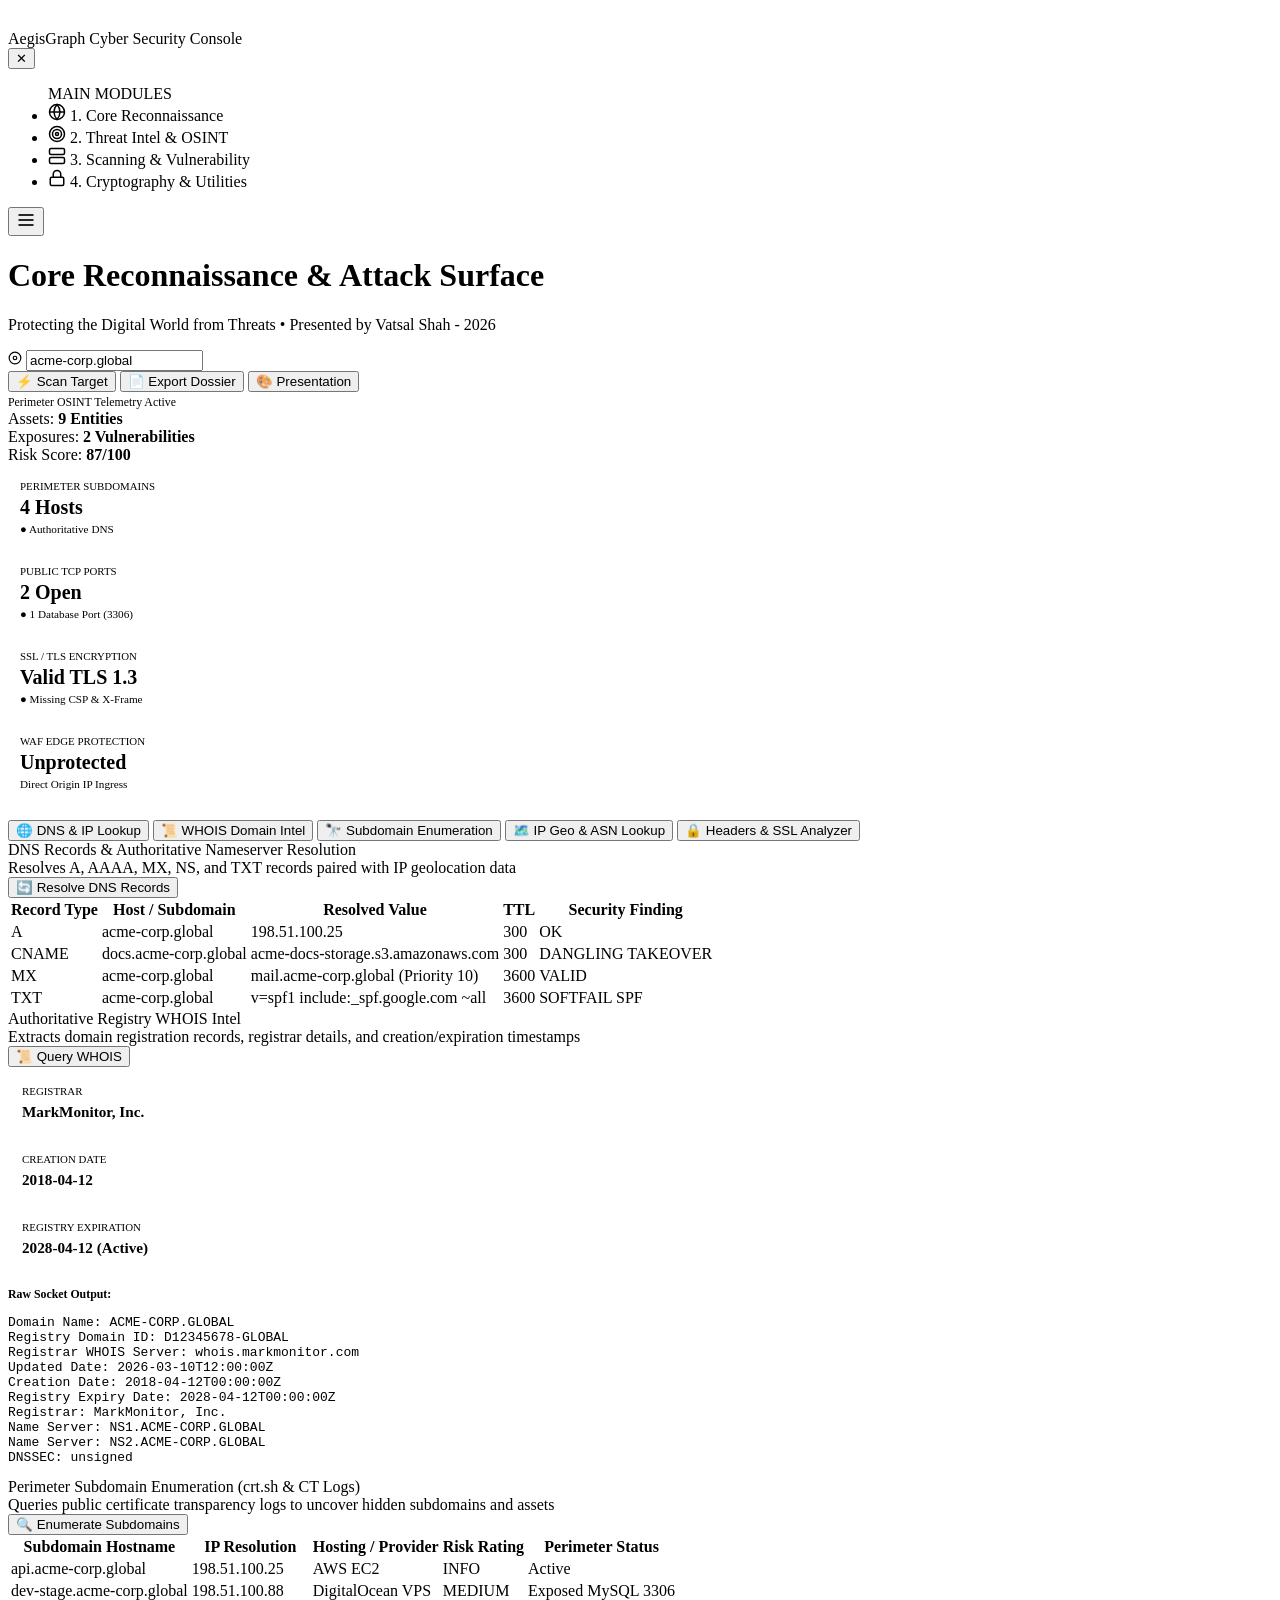
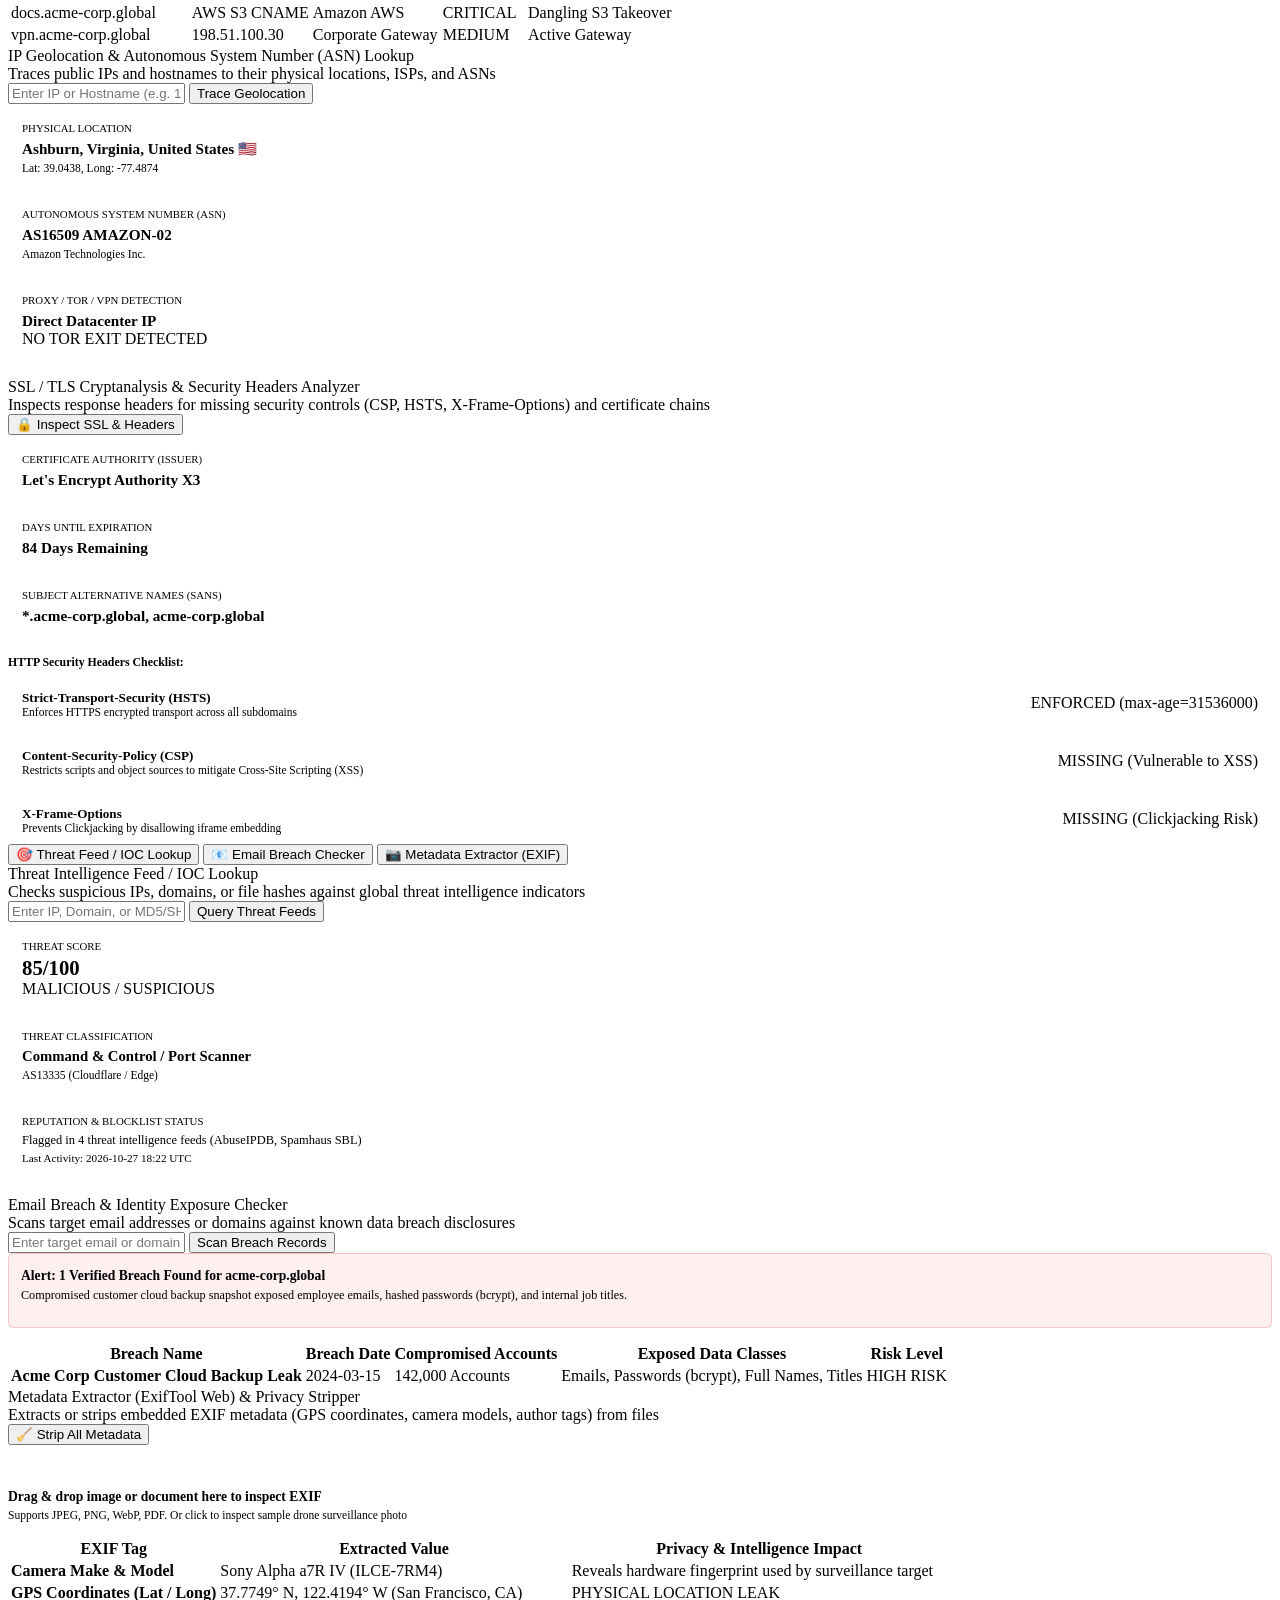
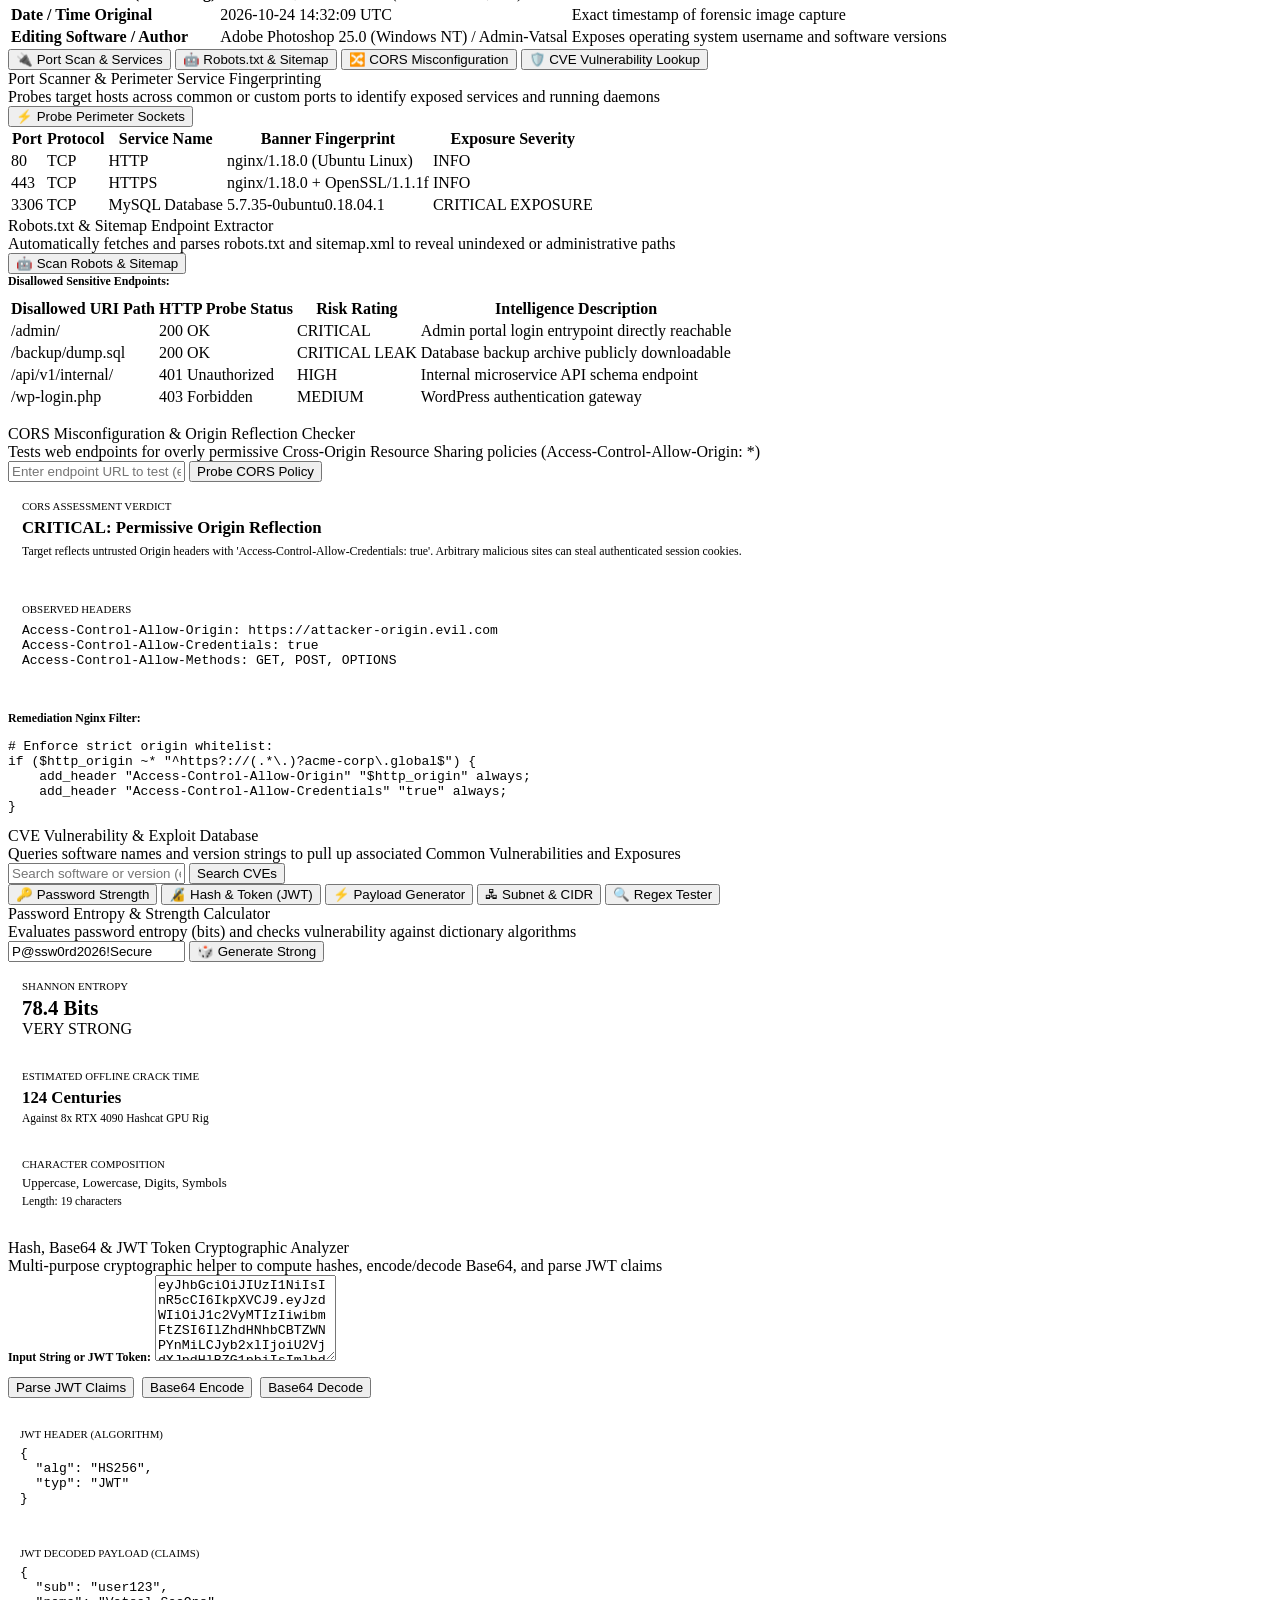
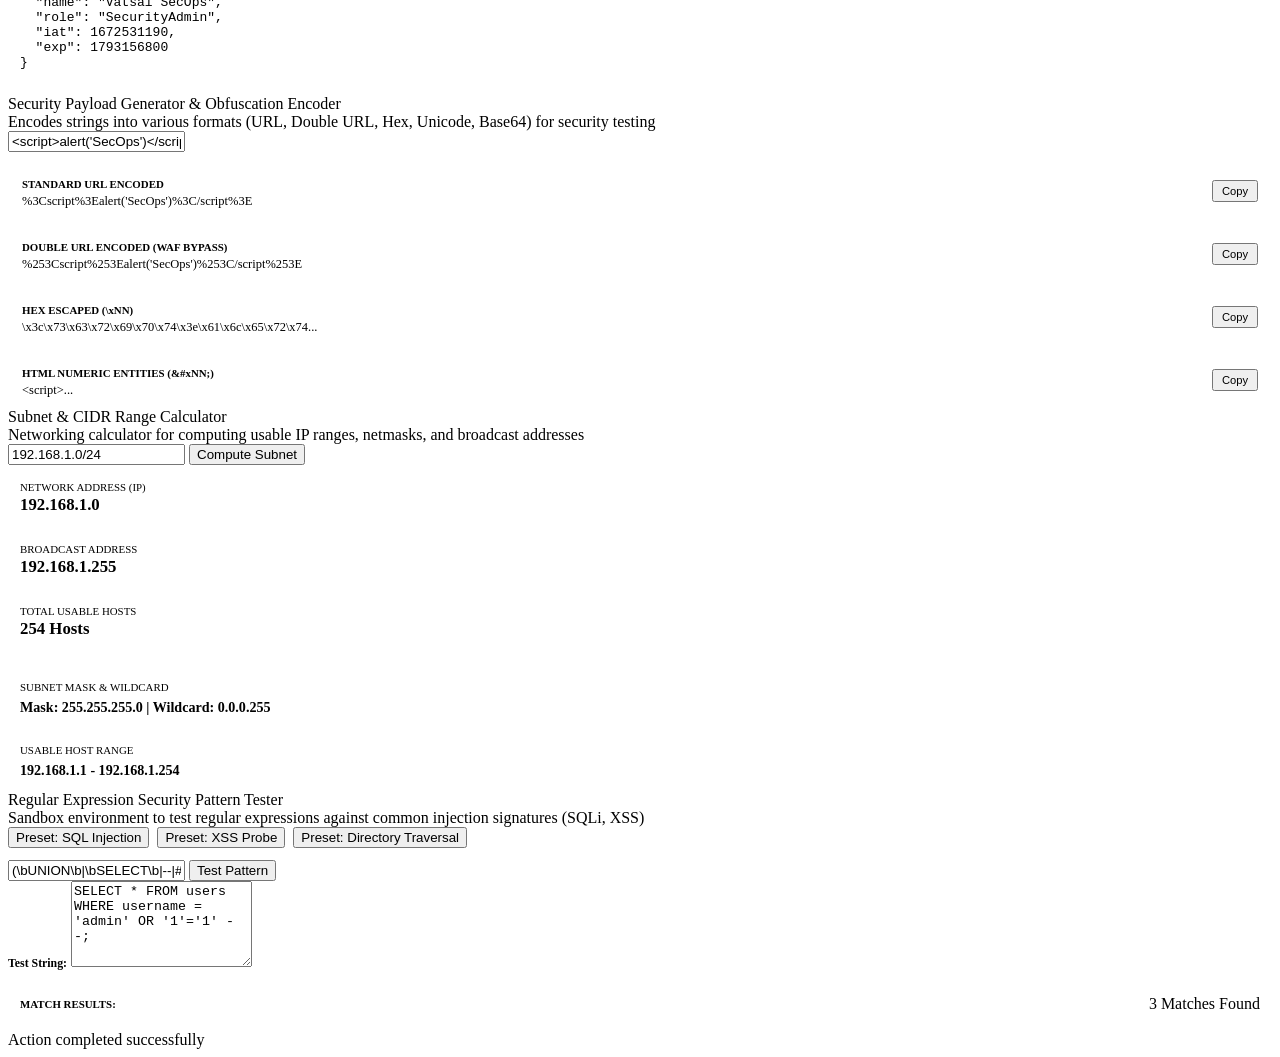
==== app/static/index.html @ 0061d680 "Initial release: AegisGraph Cyber Security Console with Presentation Theme" ====
<!DOCTYPE html>
<html lang="en">
<head>
    <meta charset="UTF-8">
    <meta name="viewport" content="width=device-width, initial-scale=1.0">
    <title>Cyber Security: Protecting the Digital World | AegisGraph</title>
    <link rel="stylesheet" href="/static/css/style.css">
    <link rel="preconnect" href="https://fonts.googleapis.com">
    <link rel="preconnect" href="https://fonts.gstatic.com" crossorigin>
    <link href="https://fonts.googleapis.com/css2?family=Inter:wght@400;500;600;700&family=JetBrains+Mono:wght@400;500;600&display=swap" rel="stylesheet">
</head>
<body>

    <!-- =====================================================================
         1. SIDEBAR NAVIGATION: EXACTLY 4 CLEAN OPTIONS
         ===================================================================== -->
    <aside class="sidebar">
        <div class="logo-box">
            <div class="logo-icon">
                <svg width="18" height="18" viewBox="0 0 24 24" fill="none" stroke="#fff" stroke-width="2">
                    <polygon points="12 2 2 7 12 12 22 7 12 2"></polygon>
                    <polyline points="2 17 12 22 22 17"></polyline>
                    <polyline points="2 12 12 17 22 12"></polyline>
                </svg>
            </div>
            <div class="logo-text-group">
                <span class="logo-title">AegisGraph</span>
                <span class="logo-subtitle">Cyber Security Console</span>
            </div>
            <button class="btn-sidebar-close" id="btn-sidebar-close" aria-label="Close sidebar">✕</button>
        </div>

        <ul class="nav-list">
            <div class="nav-section-label">MAIN MODULES</div>
            
            <li class="nav-item active" data-category="recon">
                <svg width="18" height="18" viewBox="0 0 24 24" fill="none" stroke="currentColor" stroke-width="2"><circle cx="12" cy="12" r="10"></circle><line x1="2" y1="12" x2="22" y2="12"></line><path d="M12 2a15.3 15.3 0 0 1 4 10 15.3 15.3 0 0 1-4 10 15.3 15.3 0 0 1-4-10 15.3 15.3 0 0 1 4-10z"></path></svg>
                <span>1. Core Reconnaissance</span>
            </li>

            <li class="nav-item" data-category="threatintel">
                <svg width="18" height="18" viewBox="0 0 24 24" fill="none" stroke="currentColor" stroke-width="2"><circle cx="12" cy="12" r="10"></circle><circle cx="12" cy="12" r="6"></circle><circle cx="12" cy="12" r="2"></circle></svg>
                <span>2. Threat Intel & OSINT</span>
            </li>

            <li class="nav-item" data-category="scanning">
                <svg width="18" height="18" viewBox="0 0 24 24" fill="none" stroke="currentColor" stroke-width="2"><rect x="2" y="2" width="20" height="8" rx="2" ry="2"></rect><rect x="2" y="14" width="20" height="8" rx="2" ry="2"></rect><line x1="6" y1="6" x2="6.01" y2="6"></line><line x1="6" y1="18" x2="6.01" y2="18"></line></svg>
                <span>3. Scanning & Vulnerability</span>
            </li>

            <li class="nav-item" data-category="crypto">
                <svg width="18" height="18" viewBox="0 0 24 24" fill="none" stroke="currentColor" stroke-width="2"><rect x="3" y="11" width="18" height="11" rx="2" ry="2"></rect><path d="M7 11V7a5 5 0 0 1 10 0v4"></path></svg>
                <span>4. Cryptography & Utilities</span>
            </li>
        </ul>
    </aside>

    <!-- Mobile Off-Canvas Backdrop -->
    <div id="sidebar-backdrop" class="sidebar-backdrop"></div>

    <!-- =====================================================================
         2. MAIN WRAPPER (TOP COMMAND BAR + RIGHT SIDE CONTENT BLOCK)
         ===================================================================== -->
    <div class="main-wrapper">
        
        <!-- Top Command Bar -->
        <header class="top-header">
            <div class="header-top-row">
                <button class="btn-sidebar-toggle" id="btn-sidebar-toggle" aria-label="Toggle Navigation">
                    <svg width="20" height="20" viewBox="0 0 24 24" fill="none" stroke="currentColor" stroke-width="2">
                        <line x1="3" y1="12" x2="21" y2="12"></line>
                        <line x1="3" y1="6" x2="21" y2="6"></line>
                        <line x1="3" y1="18" x2="21" y2="18"></line>
                    </svg>
                </button>
                <div class="header-title-box">
                    <h1 id="page-title">Core Reconnaissance & Attack Surface</h1>
                    <p id="page-desc">Protecting the Digital World from Threats &bull; Presented by Vatsal Shah - 2026</p>
                </div>
            </div>

            <!-- Global Target Input Bar -->
            <div class="global-target-bar">
                <div class="target-input-group">
                    <svg class="target-icon" width="14" height="14" viewBox="0 0 24 24" fill="none" stroke="currentColor" stroke-width="2">
                        <circle cx="12" cy="12" r="10"></circle>
                        <circle cx="12" cy="12" r="3"></circle>
                    </svg>
                    <input type="text" id="target-input" class="target-input-box" value="acme-corp.global" placeholder="Enter target domain or IP (e.g. acme-corp.global)">
                </div>
                <button class="btn-primary" id="btn-run-all">⚡ Scan Target</button>
                <button class="btn-secondary" id="btn-export-md">📄 Export Dossier</button>
                <button class="btn-secondary theme-toggle-btn" id="btn-theme-toggle" title="Switch Theme">
                    <span id="theme-icon">🎨</span> <span id="theme-label">Presentation</span>
                </button>
            </div>
        </header>

        <!-- Sub-Bar Telemetry -->
        <div class="sub-bar">
            <div class="telemetry-status-box">
                <span class="dot-online"></span>
                <span style="color: var(--text-secondary); font-size: 0.74rem; font-weight: 500;">Perimeter OSINT Telemetry Active</span>
            </div>

            <div class="kpi-pills">
                <div class="kpi-pill">
                    <span style="color: var(--text-muted);">Assets:</span>
                    <strong style="color: var(--accent-cyan);" id="kpi-assets">9 Entities</strong>
                </div>
                <div class="kpi-pill">
                    <span style="color: var(--text-muted);">Exposures:</span>
                    <strong style="color: var(--accent-red);" id="kpi-crits">2 Vulnerabilities</strong>
                </div>
                <div class="kpi-pill">
                    <span style="color: var(--text-muted);">Risk Score:</span>
                    <strong style="color: var(--accent-amber);" id="kpi-score">87/100</strong>
                </div>
            </div>
        </div>

        <!-- Scrollable Content Area: Displays active Category and its Sub-parts -->
        <div class="content-area">

            <!-- ============================================================= -->
            <!-- 1. CORE RECONNAISSANCE VIEW (WITH SUB-PARTS DISPLAYED IN RIGHT)-->
            <!-- ============================================================= -->
            <section id="category-recon" class="category-view active-view">

                <!-- Executive Threat Posture Banner -->
                <div class="grid-4" style="margin-bottom: 16px;">
                    <div class="card" style="padding: 12px; margin-bottom: 0;">
                        <span style="font-size: 0.68rem; color: var(--text-muted); text-transform: uppercase;">Perimeter Subdomains</span>
                        <div style="font-size: 1.25rem; font-weight: 700; color: var(--text-main); margin-top: 2px;" id="dash-subs-count">4 Hosts</div>
                        <span style="font-size: 0.7rem; color: var(--accent-green);">● Authoritative DNS</span>
                    </div>
                    <div class="card" style="padding: 12px; margin-bottom: 0;">
                        <span style="font-size: 0.68rem; color: var(--text-muted); text-transform: uppercase;">Public TCP Ports</span>
                        <div style="font-size: 1.25rem; font-weight: 700; color: var(--text-main); margin-top: 2px;" id="dash-ports-count">2 Open</div>
                        <span style="font-size: 0.7rem; color: var(--accent-red);">● 1 Database Port (3306)</span>
                    </div>
                    <div class="card" style="padding: 12px; margin-bottom: 0;">
                        <span style="font-size: 0.68rem; color: var(--text-muted); text-transform: uppercase;">SSL / TLS Encryption</span>
                        <div style="font-size: 1.25rem; font-weight: 700; color: var(--accent-cyan); margin-top: 2px;" id="dash-ssl-status">Valid TLS 1.3</div>
                        <span style="font-size: 0.7rem; color: var(--accent-amber);">● Missing CSP & X-Frame</span>
                    </div>
                    <div class="card" style="padding: 12px; margin-bottom: 0;">
                        <span style="font-size: 0.68rem; color: var(--text-muted); text-transform: uppercase;">WAF Edge Protection</span>
                        <div style="font-size: 1.25rem; font-weight: 700; color: var(--accent-red); margin-top: 2px;" id="dash-waf-status">Unprotected</div>
                        <span style="font-size: 0.7rem; color: var(--text-muted);">Direct Origin IP Ingress</span>
                    </div>
                </div>

                <!-- Sub-Parts Navigation in Right Block -->
                <div class="subparts-nav" data-category="recon">
                    <button class="subpart-tab active-subpart" data-subpart="dns">🌐 DNS & IP Lookup</button>
                    <button class="subpart-tab" data-subpart="whois">📜 WHOIS Domain Intel</button>
                    <button class="subpart-tab" data-subpart="subdomains">🔭 Subdomain Enumeration</button>
                    <button class="subpart-tab" data-subpart="ipgeo">🗺️ IP Geo & ASN Lookup</button>
                    <button class="subpart-tab" data-subpart="ssl">🔒 Headers & SSL Analyzer</button>
                </div>

                <!-- Sub-Part 1.1: DNS & IP Lookup -->
                <div class="subpart-panel active-panel" id="subpanel-dns">
                    <div class="card">
                        <div class="card-header-row">
                            <div>
                                <div class="card-heading">DNS Records & Authoritative Nameserver Resolution</div>
                                <div class="card-desc">Resolves A, AAAA, MX, NS, and TXT records paired with IP geolocation data</div>
                            </div>
                            <button class="btn-primary" id="btn-run-dns-module">🔄 Resolve DNS Records</button>
                        </div>

                        <div class="table-container">
                            <table class="secops-table">
                                <thead>
                                    <tr>
                                        <th>Record Type</th>
                                        <th>Host / Subdomain</th>
                                        <th>Resolved Value</th>
                                        <th>TTL</th>
                                        <th>Security Finding</th>
                                    </tr>
                                </thead>
                                <tbody id="table-dns-body">
                                    <tr>
                                        <td><span class="badge badge-info">A</span></td>
                                        <td>acme-corp.global</td>
                                        <td style="font-family: var(--font-mono); color: var(--text-main);">198.51.100.25</td>
                                        <td>300</td>
                                        <td><span class="badge badge-success">OK</span></td>
                                    </tr>
                                    <tr>
                                        <td><span class="badge badge-info">CNAME</span></td>
                                        <td>docs.acme-corp.global</td>
                                        <td style="font-family: var(--font-mono); color: var(--text-main);">acme-docs-storage.s3.amazonaws.com</td>
                                        <td>300</td>
                                        <td><span class="badge badge-danger">DANGLING TAKEOVER</span></td>
                                    </tr>
                                    <tr>
                                        <td><span class="badge badge-info">MX</span></td>
                                        <td>acme-corp.global</td>
                                        <td style="font-family: var(--font-mono); color: var(--text-main);">mail.acme-corp.global (Priority 10)</td>
                                        <td>3600</td>
                                        <td><span class="badge badge-success">VALID</span></td>
                                    </tr>
                                    <tr>
                                        <td><span class="badge badge-info">TXT</span></td>
                                        <td>acme-corp.global</td>
                                        <td style="font-family: var(--font-mono); color: var(--text-main);">v=spf1 include:_spf.google.com ~all</td>
                                        <td>3600</td>
                                        <td><span class="badge badge-warning">SOFTFAIL SPF</span></td>
                                    </tr>
                                </tbody>
                            </table>
                        </div>
                    </div>
                </div>

                <!-- Sub-Part 1.2: WHOIS Domain Intel -->
                <div class="subpart-panel" id="subpanel-whois">
                    <div class="card">
                        <div class="card-header-row">
                            <div>
                                <div class="card-heading">Authoritative Registry WHOIS Intel</div>
                                <div class="card-desc">Extracts domain registration records, registrar details, and creation/expiration timestamps</div>
                            </div>
                            <button class="btn-primary" id="btn-run-whois-module">📜 Query WHOIS</button>
                        </div>

                        <div class="grid-3" style="margin-bottom: 16px;">
                            <div style="background: rgba(255,255,255,0.02); border: 1px solid var(--border-color); padding: 14px; border-radius: 8px;">
                                <span style="font-size: 0.68rem; color: var(--text-muted); text-transform: uppercase;">Registrar</span>
                                <div style="font-size: 0.95rem; font-weight: 700; color: var(--text-main); margin-top: 4px;" id="whois-registrar">MarkMonitor, Inc.</div>
                            </div>
                            <div style="background: rgba(255,255,255,0.02); border: 1px solid var(--border-color); padding: 14px; border-radius: 8px;">
                                <span style="font-size: 0.68rem; color: var(--text-muted); text-transform: uppercase;">Creation Date</span>
                                <div style="font-size: 0.95rem; font-weight: 700; color: var(--text-main); margin-top: 4px;" id="whois-created">2018-04-12</div>
                            </div>
                            <div style="background: rgba(255,255,255,0.02); border: 1px solid var(--border-color); padding: 14px; border-radius: 8px;">
                                <span style="font-size: 0.68rem; color: var(--text-muted); text-transform: uppercase;">Registry Expiration</span>
                                <div style="font-size: 0.95rem; font-weight: 700; color: var(--accent-green); margin-top: 4px;" id="whois-expires">2028-04-12 (Active)</div>
                            </div>
                        </div>

                        <div style="font-size: 0.74rem; font-weight: 600; color: var(--text-secondary); margin-bottom: 6px;">Raw Socket Output:</div>
                        <pre class="code-box">Domain Name: ACME-CORP.GLOBAL
Registry Domain ID: D12345678-GLOBAL
Registrar WHOIS Server: whois.markmonitor.com
Updated Date: 2026-03-10T12:00:00Z
Creation Date: 2018-04-12T00:00:00Z
Registry Expiry Date: 2028-04-12T00:00:00Z
Registrar: MarkMonitor, Inc.
Name Server: NS1.ACME-CORP.GLOBAL
Name Server: NS2.ACME-CORP.GLOBAL
DNSSEC: unsigned</pre>
                    </div>
                </div>

                <!-- Sub-Part 1.3: Subdomain Enumeration -->
                <div class="subpart-panel" id="subpanel-subdomains">
                    <div class="card">
                        <div class="card-header-row">
                            <div>
                                <div class="card-heading">Perimeter Subdomain Enumeration (crt.sh & CT Logs)</div>
                                <div class="card-desc">Queries public certificate transparency logs to uncover hidden subdomains and assets</div>
                            </div>
                            <button class="btn-primary" id="btn-run-subs-module">🔍 Enumerate Subdomains</button>
                        </div>

                        <div class="table-container">
                            <table class="secops-table">
                                <thead>
                                    <tr>
                                        <th>Subdomain Hostname</th>
                                        <th>IP Resolution</th>
                                        <th>Hosting / Provider</th>
                                        <th>Risk Rating</th>
                                        <th>Perimeter Status</th>
                                    </tr>
                                </thead>
                                <tbody id="table-subdomains-body">
                                    <tr>
                                        <td style="font-family: var(--font-mono); color: var(--text-main);">api.acme-corp.global</td>
                                        <td>198.51.100.25</td>
                                        <td>AWS EC2</td>
                                        <td><span class="badge badge-info">INFO</span></td>
                                        <td>Active</td>
                                    </tr>
                                    <tr>
                                        <td style="font-family: var(--font-mono); color: var(--text-main);">dev-stage.acme-corp.global</td>
                                        <td>198.51.100.88</td>
                                        <td>DigitalOcean VPS</td>
                                        <td><span class="badge badge-warning">MEDIUM</span></td>
                                        <td>Exposed MySQL 3306</td>
                                    </tr>
                                    <tr>
                                        <td style="font-family: var(--font-mono); color: var(--text-main);">docs.acme-corp.global</td>
                                        <td>AWS S3 CNAME</td>
                                        <td>Amazon AWS</td>
                                        <td><span class="badge badge-danger">CRITICAL</span></td>
                                        <td>Dangling S3 Takeover</td>
                                    </tr>
                                    <tr>
                                        <td style="font-family: var(--font-mono); color: var(--text-main);">vpn.acme-corp.global</td>
                                        <td>198.51.100.30</td>
                                        <td>Corporate Gateway</td>
                                        <td><span class="badge badge-warning">MEDIUM</span></td>
                                        <td>Active Gateway</td>
                                    </tr>
                                </tbody>
                            </table>
                        </div>
                    </div>
                </div>

                <!-- Sub-Part 1.4: IP Geo & ASN Lookup -->
                <div class="subpart-panel" id="subpanel-ipgeo">
                    <div class="card">
                        <div class="card-header-row">
                            <div>
                                <div class="card-heading">IP Geolocation & Autonomous System Number (ASN) Lookup</div>
                                <div class="card-desc">Traces public IPs and hostnames to their physical locations, ISPs, and ASNs</div>
                            </div>
                        </div>

                        <div class="tool-input-row">
                            <input type="text" class="tool-input" id="ipgeo-input" placeholder="Enter IP or Hostname (e.g. 198.51.100.25 or google.com)">
                            <button class="btn-primary" id="btn-trace-ipgeo">Trace Geolocation</button>
                        </div>

                        <div class="grid-3" style="margin-bottom: 16px;">
                            <div style="background: rgba(255,255,255,0.02); border: 1px solid var(--border-color); padding: 14px; border-radius: 8px;">
                                <span style="font-size: 0.68rem; color: var(--text-muted); text-transform: uppercase;">Physical Location</span>
                                <div style="font-size: 0.95rem; font-weight: 700; color: var(--text-main); margin-top: 4px;" id="geo-location">Ashburn, Virginia, United States 🇺🇸</div>
                                <span style="font-size: 0.72rem; color: var(--text-muted);" id="geo-coords">Lat: 39.0438, Long: -77.4874</span>
                            </div>
                            <div style="background: rgba(255,255,255,0.02); border: 1px solid var(--border-color); padding: 14px; border-radius: 8px;">
                                <span style="font-size: 0.68rem; color: var(--text-muted); text-transform: uppercase;">Autonomous System Number (ASN)</span>
                                <div style="font-size: 0.95rem; font-weight: 700; color: var(--accent-cyan); margin-top: 4px;" id="geo-asn">AS16509 AMAZON-02</div>
                                <span style="font-size: 0.72rem; color: var(--text-muted);" id="geo-isp">Amazon Technologies Inc.</span>
                            </div>
                            <div style="background: rgba(255,255,255,0.02); border: 1px solid var(--border-color); padding: 14px; border-radius: 8px;">
                                <span style="font-size: 0.68rem; color: var(--text-muted); text-transform: uppercase;">Proxy / Tor / VPN Detection</span>
                                <div style="font-size: 0.95rem; font-weight: 700; color: var(--accent-green); margin-top: 4px;" id="geo-proxy">Direct Datacenter IP</div>
                                <span class="badge badge-success" style="margin-top: 4px;">NO TOR EXIT DETECTED</span>
                            </div>
                        </div>
                    </div>
                </div>

                <!-- Sub-Part 1.5: Headers & SSL Analyzer -->
                <div class="subpart-panel" id="subpanel-ssl">
                    <div class="card">
                        <div class="card-header-row">
                            <div>
                                <div class="card-heading">SSL / TLS Cryptanalysis & Security Headers Analyzer</div>
                                <div class="card-desc">Inspects response headers for missing security controls (CSP, HSTS, X-Frame-Options) and certificate chains</div>
                            </div>
                            <button class="btn-primary" id="btn-run-ssl-module">🔒 Inspect SSL & Headers</button>
                        </div>

                        <div class="grid-3" style="margin-bottom: 16px;">
                            <div style="background: rgba(255,255,255,0.02); border: 1px solid var(--border-color); padding: 14px; border-radius: 8px;">
                                <span style="font-size: 0.68rem; color: var(--text-muted); text-transform: uppercase;">Certificate Authority (Issuer)</span>
                                <div style="font-size: 0.95rem; font-weight: 700; color: var(--text-main); margin-top: 4px;" id="ssl-issuer">Let's Encrypt Authority X3</div>
                            </div>
                            <div style="background: rgba(255,255,255,0.02); border: 1px solid var(--border-color); padding: 14px; border-radius: 8px;">
                                <span style="font-size: 0.68rem; color: var(--text-muted); text-transform: uppercase;">Days Until Expiration</span>
                                <div style="font-size: 0.95rem; font-weight: 700; color: var(--accent-green); margin-top: 4px;" id="ssl-days">84 Days Remaining</div>
                            </div>
                            <div style="background: rgba(255,255,255,0.02); border: 1px solid var(--border-color); padding: 14px; border-radius: 8px;">
                                <span style="font-size: 0.68rem; color: var(--text-muted); text-transform: uppercase;">Subject Alternative Names (SANs)</span>
                                <div style="font-size: 0.95rem; font-weight: 700; color: var(--accent-cyan); margin-top: 4px;" id="ssl-sans">*.acme-corp.global, acme-corp.global</div>
                            </div>
                        </div>

                        <div style="font-size: 0.74rem; font-weight: 600; color: var(--text-secondary); margin-bottom: 8px;">HTTP Security Headers Checklist:</div>
                        <div style="display: flex; flex-direction: column; gap: 8px;" id="ssl-headers-list">
                            <div style="display: flex; justify-content: space-between; align-items: center; padding: 10px 14px; background: rgba(255,255,255,0.02); border: 1px solid var(--border-color); border-radius: 6px;">
                                <div>
                                    <strong style="font-size: 0.82rem; color: var(--text-main);">Strict-Transport-Security (HSTS)</strong>
                                    <div style="font-size: 0.72rem; color: var(--text-muted);">Enforces HTTPS encrypted transport across all subdomains</div>
                                </div>
                                <span class="badge badge-success">ENFORCED (max-age=31536000)</span>
                            </div>
                            <div style="display: flex; justify-content: space-between; align-items: center; padding: 10px 14px; background: rgba(255,255,255,0.02); border: 1px solid var(--border-color); border-radius: 6px;">
                                <div>
                                    <strong style="font-size: 0.82rem; color: var(--text-main);">Content-Security-Policy (CSP)</strong>
                                    <div style="font-size: 0.72rem; color: var(--text-muted);">Restricts scripts and object sources to mitigate Cross-Site Scripting (XSS)</div>
                                </div>
                                <span class="badge badge-danger">MISSING (Vulnerable to XSS)</span>
                            </div>
                            <div style="display: flex; justify-content: space-between; align-items: center; padding: 10px 14px; background: rgba(255,255,255,0.02); border: 1px solid var(--border-color); border-radius: 6px;">
                                <div>
                                    <strong style="font-size: 0.82rem; color: var(--text-main);">X-Frame-Options</strong>
                                    <div style="font-size: 0.72rem; color: var(--text-muted);">Prevents Clickjacking by disallowing iframe embedding</div>
                                </div>
                                <span class="badge badge-danger">MISSING (Clickjacking Risk)</span>
                            </div>
                        </div>
                    </div>
                </div>

            </section>

            <!-- ============================================================= -->
            <!-- 2. THREAT INTEL & OSINT VIEW (SUB-PARTS IN RIGHT BLOCK)        -->
            <!-- ============================================================= -->
            <section id="category-threatintel" class="category-view">

                <!-- Sub-Parts Navigation in Right Block -->
                <div class="subparts-nav" data-category="threatintel">
                    <button class="subpart-tab active-subpart" data-subpart="threatfeed">🎯 Threat Feed / IOC Lookup</button>
                    <button class="subpart-tab" data-subpart="breach">📧 Email Breach Checker</button>
                    <button class="subpart-tab" data-subpart="metadata">📷 Metadata Extractor (EXIF)</button>
                </div>

                <!-- Sub-Part 2.1: Threat Feed / IOC Lookup -->
                <div class="subpart-panel active-panel" id="subpanel-threatfeed">
                    <div class="card">
                        <div class="card-header-row">
                            <div>
                                <div class="card-heading">Threat Intelligence Feed / IOC Lookup</div>
                                <div class="card-desc">Checks suspicious IPs, domains, or file hashes against global threat intelligence indicators</div>
                            </div>
                        </div>

                        <div class="tool-input-row">
                            <input type="text" class="tool-input" id="ioc-input" placeholder="Enter IP, Domain, or MD5/SHA-256 Hash (e.g. 198.51.100.25)">
                            <button class="btn-primary" id="btn-query-ioc">Query Threat Feeds</button>
                        </div>

                        <div class="grid-3" style="margin-bottom: 16px;">
                            <div style="background: rgba(255,255,255,0.02); border: 1px solid var(--border-color); padding: 14px; border-radius: 8px;">
                                <span style="font-size: 0.68rem; color: var(--text-muted); text-transform: uppercase;">Threat Score</span>
                                <div style="font-size: 1.3rem; font-weight: 700; color: var(--accent-red); margin-top: 2px;" id="ioc-score">85/100</div>
                                <span class="badge badge-danger" id="ioc-status-badge">MALICIOUS / SUSPICIOUS</span>
                            </div>
                            <div style="background: rgba(255,255,255,0.02); border: 1px solid var(--border-color); padding: 14px; border-radius: 8px;">
                                <span style="font-size: 0.68rem; color: var(--text-muted); text-transform: uppercase;">Threat Classification</span>
                                <div style="font-size: 0.92rem; font-weight: 700; color: var(--text-main); margin-top: 4px;" id="ioc-category">Command & Control / Port Scanner</div>
                                <span style="font-size: 0.72rem; color: var(--text-muted);" id="ioc-asn">AS13335 (Cloudflare / Edge)</span>
                            </div>
                            <div style="background: rgba(255,255,255,0.02); border: 1px solid var(--border-color); padding: 14px; border-radius: 8px;">
                                <span style="font-size: 0.68rem; color: var(--text-muted); text-transform: uppercase;">Reputation & Blocklist Status</span>
                                <div style="font-size: 0.78rem; color: var(--text-main); margin-top: 4px;" id="ioc-reputation">Flagged in 4 threat intelligence feeds (AbuseIPDB, Spamhaus SBL)</div>
                                <span style="font-size: 0.7rem; color: var(--text-muted);" id="ioc-last-seen">Last Activity: 2026-10-27 18:22 UTC</span>
                            </div>
                        </div>
                    </div>
                </div>

                <!-- Sub-Part 2.2: Email Breach Checker -->
                <div class="subpart-panel" id="subpanel-breach">
                    <div class="card">
                        <div class="card-header-row">
                            <div>
                                <div class="card-heading">Email Breach & Identity Exposure Checker</div>
                                <div class="card-desc">Scans target email addresses or domains against known data breach disclosures</div>
                            </div>
                        </div>

                        <div class="tool-input-row">
                            <input type="text" class="tool-input" id="breach-input" placeholder="Enter target email or domain (e.g. admin@acme-corp.global or acme-corp.global)">
                            <button class="btn-primary" id="btn-check-breach">Scan Breach Records</button>
                        </div>

                        <div style="margin-bottom: 14px;" id="breach-summary-box">
                            <div style="padding: 12px; background: rgba(239, 68, 68, 0.08); border: 1px solid rgba(239, 68, 68, 0.25); border-radius: 6px;">
                                <span style="font-weight: 700; color: var(--accent-red); font-size: 0.85rem;" id="breach-headline">Alert: 1 Verified Breach Found for acme-corp.global</span>
                                <p style="font-size: 0.76rem; color: var(--text-secondary); margin-top: 4px;" id="breach-desc">
                                    Compromised customer cloud backup snapshot exposed employee emails, hashed passwords (bcrypt), and internal job titles.
                                </p>
                            </div>
                        </div>

                        <div class="table-container">
                            <table class="secops-table">
                                <thead>
                                    <tr>
                                        <th>Breach Name</th>
                                        <th>Breach Date</th>
                                        <th>Compromised Accounts</th>
                                        <th>Exposed Data Classes</th>
                                        <th>Risk Level</th>
                                    </tr>
                                </thead>
                                <tbody id="table-breach-body">
                                    <tr>
                                        <td style="font-weight: 600; color: var(--text-main);">Acme Corp Customer Cloud Backup Leak</td>
                                        <td>2024-03-15</td>
                                        <td>142,000 Accounts</td>
                                        <td>Emails, Passwords (bcrypt), Full Names, Titles</td>
                                        <td><span class="badge badge-danger">HIGH RISK</span></td>
                                    </tr>
                                </tbody>
                            </table>
                        </div>
                    </div>
                </div>

                <!-- Sub-Part 2.3: Metadata Extractor (EXIF) -->
                <div class="subpart-panel" id="subpanel-metadata">
                    <div class="card">
                        <div class="card-header-row">
                            <div>
                                <div class="card-heading">Metadata Extractor (ExifTool Web) & Privacy Stripper</div>
                                <div class="card-desc">Extracts or strips embedded EXIF metadata (GPS coordinates, camera models, author tags) from files</div>
                            </div>
                            <button class="btn-secondary" id="btn-strip-exif">🧹 Strip All Metadata</button>
                        </div>

                        <div class="dropzone" id="exif-dropzone" style="margin-bottom: 16px;">
                            <svg width="32" height="32" viewBox="0 0 24 24" fill="none" stroke="var(--accent-cyan)" stroke-width="2" style="margin-bottom: 8px;">
                                <path d="M21 15v4a2 2 0 0 1-2 2H5a2 2 0 0 1-2-2v-4"></path>
                                <polyline points="17 8 12 3 7 8"></polyline>
                                <line x1="12" y1="3" x2="12" y2="15"></line>
                            </svg>
                            <div style="font-size: 0.85rem; font-weight: 600; color: var(--text-main);">Drag & drop image or document here to inspect EXIF</div>
                            <div style="font-size: 0.72rem; color: var(--text-muted); margin-top: 4px;">Supports JPEG, PNG, WebP, PDF. Or click to inspect sample drone surveillance photo</div>
                            <input type="file" id="exif-file-input" style="display: none;">
                        </div>

                        <div class="table-container">
                            <table class="secops-table">
                                <thead>
                                    <tr>
                                        <th>EXIF Tag</th>
                                        <th>Extracted Value</th>
                                        <th>Privacy & Intelligence Impact</th>
                                    </tr>
                                </thead>
                                <tbody id="table-exif-body">
                                    <tr>
                                        <td style="font-weight: 600; color: var(--text-main);">Camera Make & Model</td>
                                        <td>Sony Alpha a7R IV (ILCE-7RM4)</td>
                                        <td>Reveals hardware fingerprint used by surveillance target</td>
                                    </tr>
                                    <tr>
                                        <td style="font-weight: 600; color: var(--text-main);">GPS Coordinates (Lat / Long)</td>
                                        <td style="color: var(--accent-red); font-family: var(--font-mono);">37.7749° N, 122.4194° W (San Francisco, CA)</td>
                                        <td><span class="badge badge-danger">PHYSICAL LOCATION LEAK</span></td>
                                    </tr>
                                    <tr>
                                        <td style="font-weight: 600; color: var(--text-main);">Date / Time Original</td>
                                        <td>2026-10-24 14:32:09 UTC</td>
                                        <td>Exact timestamp of forensic image capture</td>
                                    </tr>
                                    <tr>
                                        <td style="font-weight: 600; color: var(--text-main);">Editing Software / Author</td>
                                        <td>Adobe Photoshop 25.0 (Windows NT) / Admin-Vatsal</td>
                                        <td>Exposes operating system username and software versions</td>
                                    </tr>
                                </tbody>
                            </table>
                        </div>
                    </div>
                </div>

            </section>

            <!-- ============================================================= -->
            <!-- 3. SCANNING & VULNERABILITY VIEW (SUB-PARTS IN RIGHT BLOCK)    -->
            <!-- ============================================================= -->
            <section id="category-scanning" class="category-view">

                <!-- Sub-Parts Navigation in Right Block -->
                <div class="subparts-nav" data-category="scanning">
                    <button class="subpart-tab active-subpart" data-subpart="ports">🔌 Port Scan & Services</button>
                    <button class="subpart-tab" data-subpart="robots">🤖 Robots.txt & Sitemap</button>
                    <button class="subpart-tab" data-subpart="cors">🔀 CORS Misconfiguration</button>
                    <button class="subpart-tab" data-subpart="cve">🛡️ CVE Vulnerability Lookup</button>
                </div>

                <!-- Sub-Part 3.1: Port Scan & Services -->
                <div class="subpart-panel active-panel" id="subpanel-ports">
                    <div class="card">
                        <div class="card-header-row">
                            <div>
                                <div class="card-heading">Port Scanner & Perimeter Service Fingerprinting</div>
                                <div class="card-desc">Probes target hosts across common or custom ports to identify exposed services and running daemons</div>
                            </div>
                            <button class="btn-primary" id="btn-run-ports-module">⚡ Probe Perimeter Sockets</button>
                        </div>

                        <div class="table-container">
                            <table class="secops-table">
                                <thead>
                                    <tr>
                                        <th>Port</th>
                                        <th>Protocol</th>
                                        <th>Service Name</th>
                                        <th>Banner Fingerprint</th>
                                        <th>Exposure Severity</th>
                                    </tr>
                                </thead>
                                <tbody id="table-ports-body">
                                    <tr>
                                        <td style="font-family: var(--font-mono); color: var(--text-main);">80</td>
                                        <td>TCP</td>
                                        <td>HTTP</td>
                                        <td>nginx/1.18.0 (Ubuntu Linux)</td>
                                        <td><span class="badge badge-info">INFO</span></td>
                                    </tr>
                                    <tr>
                                        <td style="font-family: var(--font-mono); color: var(--text-main);">443</td>
                                        <td>TCP</td>
                                        <td>HTTPS</td>
                                        <td>nginx/1.18.0 + OpenSSL/1.1.1f</td>
                                        <td><span class="badge badge-info">INFO</span></td>
                                    </tr>
                                    <tr>
                                        <td style="font-family: var(--font-mono); color: var(--text-main);">3306</td>
                                        <td>TCP</td>
                                        <td>MySQL Database</td>
                                        <td>5.7.35-0ubuntu0.18.04.1</td>
                                        <td><span class="badge badge-danger">CRITICAL EXPOSURE</span></td>
                                    </tr>
                                </tbody>
                            </table>
                        </div>
                    </div>
                </div>

                <!-- Sub-Part 3.2: Robots.txt & Sitemap Finder -->
                <div class="subpart-panel" id="subpanel-robots">
                    <div class="card">
                        <div class="card-header-row">
                            <div>
                                <div class="card-heading">Robots.txt & Sitemap Endpoint Extractor</div>
                                <div class="card-desc">Automatically fetches and parses robots.txt and sitemap.xml to reveal unindexed or administrative paths</div>
                            </div>
                            <button class="btn-primary" id="btn-scan-robots">🤖 Scan Robots & Sitemap</button>
                        </div>

                        <div style="font-size: 0.74rem; font-weight: 600; color: var(--text-secondary); margin-bottom: 8px;">Disallowed Sensitive Endpoints:</div>
                        <div class="table-container" style="margin-bottom: 16px;">
                            <table class="secops-table">
                                <thead>
                                    <tr>
                                        <th>Disallowed URI Path</th>
                                        <th>HTTP Probe Status</th>
                                        <th>Risk Rating</th>
                                        <th>Intelligence Description</th>
                                    </tr>
                                </thead>
                                <tbody id="table-robots-body">
                                    <tr>
                                        <td style="font-family: var(--font-mono); color: var(--text-main);">/admin/</td>
                                        <td>200 OK</td>
                                        <td><span class="badge badge-danger">CRITICAL</span></td>
                                        <td>Admin portal login entrypoint directly reachable</td>
                                    </tr>
                                    <tr>
                                        <td style="font-family: var(--font-mono); color: var(--text-main);">/backup/dump.sql</td>
                                        <td>200 OK</td>
                                        <td><span class="badge badge-danger">CRITICAL LEAK</span></td>
                                        <td>Database backup archive publicly downloadable</td>
                                    </tr>
                                    <tr>
                                        <td style="font-family: var(--font-mono); color: var(--text-main);">/api/v1/internal/</td>
                                        <td>401 Unauthorized</td>
                                        <td><span class="badge badge-warning">HIGH</span></td>
                                        <td>Internal microservice API schema endpoint</td>
                                    </tr>
                                    <tr>
                                        <td style="font-family: var(--font-mono); color: var(--text-main);">/wp-login.php</td>
                                        <td>403 Forbidden</td>
                                        <td><span class="badge badge-info">MEDIUM</span></td>
                                        <td>WordPress authentication gateway</td>
                                    </tr>
                                </tbody>
                            </table>
                        </div>
                    </div>
                </div>

                <!-- Sub-Part 3.3: CORS Misconfiguration Checker -->
                <div class="subpart-panel" id="subpanel-cors">
                    <div class="card">
                        <div class="card-header-row">
                            <div>
                                <div class="card-heading">CORS Misconfiguration & Origin Reflection Checker</div>
                                <div class="card-desc">Tests web endpoints for overly permissive Cross-Origin Resource Sharing policies (Access-Control-Allow-Origin: *)</div>
                            </div>
                        </div>

                        <div class="tool-input-row">
                            <input type="text" class="tool-input" id="cors-url-input" placeholder="Enter endpoint URL to test (e.g. https://acme-corp.global/api/user/profile)">
                            <button class="btn-primary" id="btn-test-cors">Probe CORS Policy</button>
                        </div>

                        <div class="grid-2" style="margin-bottom: 16px;">
                            <div style="background: rgba(255,255,255,0.02); border: 1px solid var(--border-color); padding: 14px; border-radius: 8px;">
                                <span style="font-size: 0.68rem; color: var(--text-muted); text-transform: uppercase;">CORS Assessment Verdict</span>
                                <div style="font-size: 1.05rem; font-weight: 700; color: var(--accent-red); margin-top: 4px;" id="cors-verdict">CRITICAL: Permissive Origin Reflection</div>
                                <p style="font-size: 0.74rem; color: var(--text-secondary); margin-top: 6px;" id="cors-impact">
                                    Target reflects untrusted Origin headers with 'Access-Control-Allow-Credentials: true'. Arbitrary malicious sites can steal authenticated session cookies.
                                </p>
                            </div>
                            <div style="background: rgba(255,255,255,0.02); border: 1px solid var(--border-color); padding: 14px; border-radius: 8px;">
                                <span style="font-size: 0.68rem; color: var(--text-muted); text-transform: uppercase;">Observed Headers</span>
                                <pre class="code-box" style="margin-top: 6px;" id="cors-headers-box">Access-Control-Allow-Origin: https://attacker-origin.evil.com
Access-Control-Allow-Credentials: true
Access-Control-Allow-Methods: GET, POST, OPTIONS</pre>
                            </div>
                        </div>

                        <div style="font-size: 0.74rem; font-weight: 600; color: var(--accent-green); margin-bottom: 6px;">Remediation Nginx Filter:</div>
                        <pre class="code-box"># Enforce strict origin whitelist:
if ($http_origin ~* "^https?://(.*\.)?acme-corp\.global$") {
    add_header "Access-Control-Allow-Origin" "$http_origin" always;
    add_header "Access-Control-Allow-Credentials" "true" always;
}</pre>
                    </div>
                </div>

                <!-- Sub-Part 3.4: CVE Vulnerability Lookup -->
                <div class="subpart-panel" id="subpanel-cve">
                    <div class="card">
                        <div class="card-header-row">
                            <div>
                                <div class="card-heading">CVE Vulnerability & Exploit Database</div>
                                <div class="card-desc">Queries software names and version strings to pull up associated Common Vulnerabilities and Exposures</div>
                            </div>
                        </div>

                        <div class="tool-input-row">
                            <input type="text" class="tool-input" id="cve-query-input" placeholder="Search software or version (e.g. Apache 2.4.49, Log4j, Sudo, OpenSSH, XZ)">
                            <button class="btn-primary" id="btn-search-cve">Search CVEs</button>
                        </div>

                        <div style="display: flex; flex-direction: column; gap: 12px;" id="cve-results-list">
                            <!-- Populated dynamically -->
                        </div>
                    </div>
                </div>

            </section>

            <!-- ============================================================= -->
            <!-- 4. CRYPTOGRAPHY & UTILITIES VIEW (SUB-PARTS IN RIGHT BLOCK)    -->
            <!-- ============================================================= -->
            <section id="category-crypto" class="category-view">

                <!-- Sub-Parts Navigation in Right Block -->
                <div class="subparts-nav" data-category="crypto">
                    <button class="subpart-tab active-subpart" data-subpart="passwords">🔑 Password Strength</button>
                    <button class="subpart-tab" data-subpart="hashtoken">🔏 Hash & Token (JWT)</button>
                    <button class="subpart-tab" data-subpart="payloads">⚡ Payload Generator</button>
                    <button class="subpart-tab" data-subpart="cidr">🖧 Subnet & CIDR</button>
                    <button class="subpart-tab" data-subpart="regex">🔍 Regex Tester</button>
                </div>

                <!-- Sub-Part 4.1: Password Strength Checker -->
                <div class="subpart-panel active-panel" id="subpanel-passwords">
                    <div class="card">
                        <div class="card-header-row">
                            <div>
                                <div class="card-heading">Password Entropy & Strength Calculator</div>
                                <div class="card-desc">Evaluates password entropy (bits) and checks vulnerability against dictionary algorithms</div>
                            </div>
                        </div>

                        <div class="tool-input-row">
                            <input type="text" class="tool-input" id="pwd-input" placeholder="Type password to evaluate security strength..." value="P@ssw0rd2026!Secure">
                            <button class="btn-secondary" id="btn-generate-pwd">🎲 Generate Strong</button>
                        </div>

                        <div class="grid-3" style="margin-bottom: 16px;">
                            <div style="background: rgba(255,255,255,0.02); border: 1px solid var(--border-color); padding: 14px; border-radius: 8px;">
                                <span style="font-size: 0.68rem; color: var(--text-muted); text-transform: uppercase;">Shannon Entropy</span>
                                <div style="font-size: 1.3rem; font-weight: 700; color: var(--accent-green); margin-top: 2px;" id="pwd-entropy">78.4 Bits</div>
                                <span class="badge badge-success" id="pwd-strength-badge">VERY STRONG</span>
                            </div>
                            <div style="background: rgba(255,255,255,0.02); border: 1px solid var(--border-color); padding: 14px; border-radius: 8px;">
                                <span style="font-size: 0.68rem; color: var(--text-muted); text-transform: uppercase;">Estimated Offline Crack Time</span>
                                <div style="font-size: 1.05rem; font-weight: 700; color: var(--text-main); margin-top: 4px;" id="pwd-crack-time">124 Centuries</div>
                                <span style="font-size: 0.72rem; color: var(--text-muted);">Against 8x RTX 4090 Hashcat GPU Rig</span>
                            </div>
                            <div style="background: rgba(255,255,255,0.02); border: 1px solid var(--border-color); padding: 14px; border-radius: 8px;">
                                <span style="font-size: 0.68rem; color: var(--text-muted); text-transform: uppercase;">Character Composition</span>
                                <div style="font-size: 0.8rem; color: var(--text-main); margin-top: 4px;" id="pwd-composition">Uppercase, Lowercase, Digits, Symbols</div>
                                <span style="font-size: 0.72rem; color: var(--accent-green);">Length: 19 characters</span>
                            </div>
                        </div>
                    </div>
                </div>

                <!-- Sub-Part 4.2: Hash & Token Analyzer (JWT) -->
                <div class="subpart-panel" id="subpanel-hashtoken">
                    <div class="card">
                        <div class="card-header-row">
                            <div>
                                <div class="card-heading">Hash, Base64 & JWT Token Cryptographic Analyzer</div>
                                <div class="card-desc">Multi-purpose cryptographic helper to compute hashes, encode/decode Base64, and parse JWT claims</div>
                            </div>
                        </div>

                        <div style="margin-bottom: 12px;">
                            <span style="font-size: 0.74rem; font-weight: 600; color: var(--text-secondary);">Input String or JWT Token:</span>
                            <textarea class="tool-textarea" id="token-input" style="min-height: 80px;">eyJhbGciOiJIUzI1NiIsInR5cCI6IkpXVCJ9.eyJzdWIiOiJ1c2VyMTIzIiwibmFtZSI6IlZhdHNhbCBTZWNPYnMiLCJyb2xlIjoiU2VjdXJpdHlBZG1pbiIsImlhdCI6MTY3MjUzMTE5MCwiZXhwIjoxNzkzMTU2ODAwfQ.kYxX...</textarea>
                        </div>

                        <div style="display: flex; gap: 8px; margin-bottom: 14px; flex-wrap: wrap;">
                            <button class="btn-primary" id="btn-decode-jwt">Parse JWT Claims</button>
                            <button class="btn-secondary" id="btn-b64-encode">Base64 Encode</button>
                            <button class="btn-secondary" id="btn-b64-decode">Base64 Decode</button>
                        </div>

                        <div class="grid-2" id="jwt-output-grid">
                            <div style="background: rgba(255,255,255,0.02); border: 1px solid var(--border-color); padding: 12px; border-radius: 6px;">
                                <span style="font-size: 0.68rem; color: var(--text-muted); text-transform: uppercase;">JWT Header (Algorithm)</span>
                                <pre class="code-box" style="margin-top: 4px;" id="jwt-header-box">{
  "alg": "HS256",
  "typ": "JWT"
}</pre>
                            </div>
                            <div style="background: rgba(255,255,255,0.02); border: 1px solid var(--border-color); padding: 12px; border-radius: 6px;">
                                <span style="font-size: 0.68rem; color: var(--text-muted); text-transform: uppercase;">JWT Decoded Payload (Claims)</span>
                                <pre class="code-box" style="margin-top: 4px;" id="jwt-payload-box">{
  "sub": "user123",
  "name": "Vatsal SecOps",
  "role": "SecurityAdmin",
  "iat": 1672531190,
  "exp": 1793156800
}</pre>
                            </div>
                        </div>
                    </div>
                </div>

                <!-- Sub-Part 4.3: Payload Generator / Encoder -->
                <div class="subpart-panel" id="subpanel-payloads">
                    <div class="card">
                        <div class="card-header-row">
                            <div>
                                <div class="card-heading">Security Payload Generator & Obfuscation Encoder</div>
                                <div class="card-desc">Encodes strings into various formats (URL, Double URL, Hex, Unicode, Base64) for security testing</div>
                            </div>
                        </div>

                        <div style="margin-bottom: 12px;">
                            <input type="text" class="tool-input" id="payload-raw-input" value="<script>alert('SecOps')</script>" placeholder="Enter raw payload string to encode...">
                        </div>

                        <div style="display: flex; flex-direction: column; gap: 8px;">
                            <div style="display: flex; justify-content: space-between; align-items: center; background: rgba(255,255,255,0.02); border: 1px solid var(--border-color); padding: 10px 14px; border-radius: 6px;">
                                <div>
                                    <span style="font-size: 0.68rem; color: var(--text-muted); font-weight: 700;">STANDARD URL ENCODED</span>
                                    <div style="font-family: var(--font-mono); font-size: 0.78rem; color: var(--text-main); margin-top: 2px;" id="enc-url">%3Cscript%3Ealert('SecOps')%3C/script%3E</div>
                                </div>
                                <button class="btn-secondary btn-copy" data-target="enc-url" style="padding: 3px 8px; font-size: 0.7rem;">Copy</button>
                            </div>
                            <div style="display: flex; justify-content: space-between; align-items: center; background: rgba(255,255,255,0.02); border: 1px solid var(--border-color); padding: 10px 14px; border-radius: 6px;">
                                <div>
                                    <span style="font-size: 0.68rem; color: var(--text-muted); font-weight: 700;">DOUBLE URL ENCODED (WAF BYPASS)</span>
                                    <div style="font-family: var(--font-mono); font-size: 0.78rem; color: var(--accent-cyan); margin-top: 2px;" id="enc-double-url">%253Cscript%253Ealert('SecOps')%253C/script%253E</div>
                                </div>
                                <button class="btn-secondary btn-copy" data-target="enc-double-url" style="padding: 3px 8px; font-size: 0.7rem;">Copy</button>
                            </div>
                            <div style="display: flex; justify-content: space-between; align-items: center; background: rgba(255,255,255,0.02); border: 1px solid var(--border-color); padding: 10px 14px; border-radius: 6px;">
                                <div>
                                    <span style="font-size: 0.68rem; color: var(--text-muted); font-weight: 700;">HEX ESCAPED (\xNN)</span>
                                    <div style="font-family: var(--font-mono); font-size: 0.78rem; color: var(--text-main); margin-top: 2px;" id="enc-hex">\x3c\x73\x63\x72\x69\x70\x74\x3e\x61\x6c\x65\x72\x74...</div>
                                </div>
                                <button class="btn-secondary btn-copy" data-target="enc-hex" style="padding: 3px 8px; font-size: 0.7rem;">Copy</button>
                            </div>
                            <div style="display: flex; justify-content: space-between; align-items: center; background: rgba(255,255,255,0.02); border: 1px solid var(--border-color); padding: 10px 14px; border-radius: 6px;">
                                <div>
                                    <span style="font-size: 0.68rem; color: var(--text-muted); font-weight: 700;">HTML NUMERIC ENTITIES (&#xNN;)</span>
                                    <div style="font-family: var(--font-mono); font-size: 0.78rem; color: var(--text-main); margin-top: 2px;" id="enc-html">&#x3c;&#x73;&#x63;&#x72;&#x69;&#x70;&#x74;&#x3e;...</div>
                                </div>
                                <button class="btn-secondary btn-copy" data-target="enc-html" style="padding: 3px 8px; font-size: 0.7rem;">Copy</button>
                            </div>
                        </div>
                    </div>
                </div>

                <!-- Sub-Part 4.4: Subnet & CIDR Calculator -->
                <div class="subpart-panel" id="subpanel-cidr">
                    <div class="card">
                        <div class="card-header-row">
                            <div>
                                <div class="card-heading">Subnet & CIDR Range Calculator</div>
                                <div class="card-desc">Networking calculator for computing usable IP ranges, netmasks, and broadcast addresses</div>
                            </div>
                        </div>

                        <div class="tool-input-row">
                            <input type="text" class="tool-input" id="cidr-input" value="192.168.1.0/24" placeholder="Enter IP with CIDR mask (e.g. 192.168.1.0/24 or 10.0.0.0/16)">
                            <button class="btn-primary" id="btn-calc-cidr">Compute Subnet</button>
                        </div>

                        <div class="grid-3" style="margin-bottom: 14px;">
                            <div style="background: rgba(255,255,255,0.02); border: 1px solid var(--border-color); padding: 12px; border-radius: 6px;">
                                <span style="font-size: 0.68rem; color: var(--text-muted); text-transform: uppercase;">Network Address (IP)</span>
                                <div style="font-size: 1.05rem; font-weight: 700; color: var(--text-main); font-family: var(--font-mono);" id="cidr-net-ip">192.168.1.0</div>
                            </div>
                            <div style="background: rgba(255,255,255,0.02); border: 1px solid var(--border-color); padding: 12px; border-radius: 6px;">
                                <span style="font-size: 0.68rem; color: var(--text-muted); text-transform: uppercase;">Broadcast Address</span>
                                <div style="font-size: 1.05rem; font-weight: 700; color: var(--accent-cyan); font-family: var(--font-mono);" id="cidr-broad-ip">192.168.1.255</div>
                            </div>
                            <div style="background: rgba(255,255,255,0.02); border: 1px solid var(--border-color); padding: 12px; border-radius: 6px;">
                                <span style="font-size: 0.68rem; color: var(--text-muted); text-transform: uppercase;">Total Usable Hosts</span>
                                <div style="font-size: 1.05rem; font-weight: 700; color: var(--accent-green);" id="cidr-hosts">254 Hosts</div>
                            </div>
                        </div>

                        <div class="grid-2">
                            <div style="background: rgba(255,255,255,0.02); border: 1px solid var(--border-color); padding: 12px; border-radius: 6px;">
                                <span style="font-size: 0.68rem; color: var(--text-muted); text-transform: uppercase;">Subnet Mask & Wildcard</span>
                                <div style="font-size: 0.88rem; font-weight: 700; color: var(--text-main); font-family: var(--font-mono); margin-top: 4px;" id="cidr-mask">Mask: 255.255.255.0 | Wildcard: 0.0.0.255</div>
                            </div>
                            <div style="background: rgba(255,255,255,0.02); border: 1px solid var(--border-color); padding: 12px; border-radius: 6px;">
                                <span style="font-size: 0.68rem; color: var(--text-muted); text-transform: uppercase;">Usable Host Range</span>
                                <div style="font-size: 0.88rem; font-weight: 700; color: var(--accent-cyan); font-family: var(--font-mono); margin-top: 4px;" id="cidr-range">192.168.1.1 - 192.168.1.254</div>
                            </div>
                        </div>
                    </div>
                </div>

                <!-- Sub-Part 4.5: Regex Pattern Tester -->
                <div class="subpart-panel" id="subpanel-regex">
                    <div class="card">
                        <div class="card-header-row">
                            <div>
                                <div class="card-heading">Regular Expression Security Pattern Tester</div>
                                <div class="card-desc">Sandbox environment to test regular expressions against common injection signatures (SQLi, XSS)</div>
                            </div>
                        </div>

                        <div style="display: flex; gap: 8px; margin-bottom: 12px; flex-wrap: wrap;">
                            <button class="btn-secondary regex-preset" data-rx="sqli">Preset: SQL Injection</button>
                            <button class="btn-secondary regex-preset" data-rx="xss">Preset: XSS Probe</button>
                            <button class="btn-secondary regex-preset" data-rx="traversal">Preset: Directory Traversal</button>
                        </div>

                        <div class="tool-input-row">
                            <input type="text" class="tool-input" id="regex-pattern-input" value="(\bUNION\b|\bSELECT\b|--|#|'|/\*)" placeholder="Enter Regex pattern...">
                            <button class="btn-primary" id="btn-test-regex">Test Pattern</button>
                        </div>

                        <div style="margin-bottom: 12px;">
                            <span style="font-size: 0.74rem; font-weight: 600; color: var(--text-secondary);">Test String:</span>
                            <textarea class="tool-textarea" id="regex-test-string" style="min-height: 80px;">SELECT * FROM users WHERE username = 'admin' OR '1'='1' --;</textarea>
                        </div>

                        <div style="background: rgba(255,255,255,0.02); border: 1px solid var(--border-color); padding: 12px; border-radius: 6px;">
                            <div style="display: flex; justify-content: space-between; align-items: center; margin-bottom: 6px;">
                                <span style="font-size: 0.68rem; color: var(--text-muted); font-weight: 700;">MATCH RESULTS:</span>
                                <span class="badge badge-danger" id="regex-match-count">3 Matches Found</span>
                            </div>
                            <div id="regex-highlight-box" style="font-family: var(--font-mono); font-size: 0.8rem; line-height: 1.6; color: var(--text-main);"></div>
                        </div>
                    </div>
                </div>

            </section>

        </div>
    </div>

    <!-- Toast Notification -->
    <div id="toast" class="toast-notice">Action completed successfully</div>

    <script src="/static/js/app.js"></script>
</body>
</html>
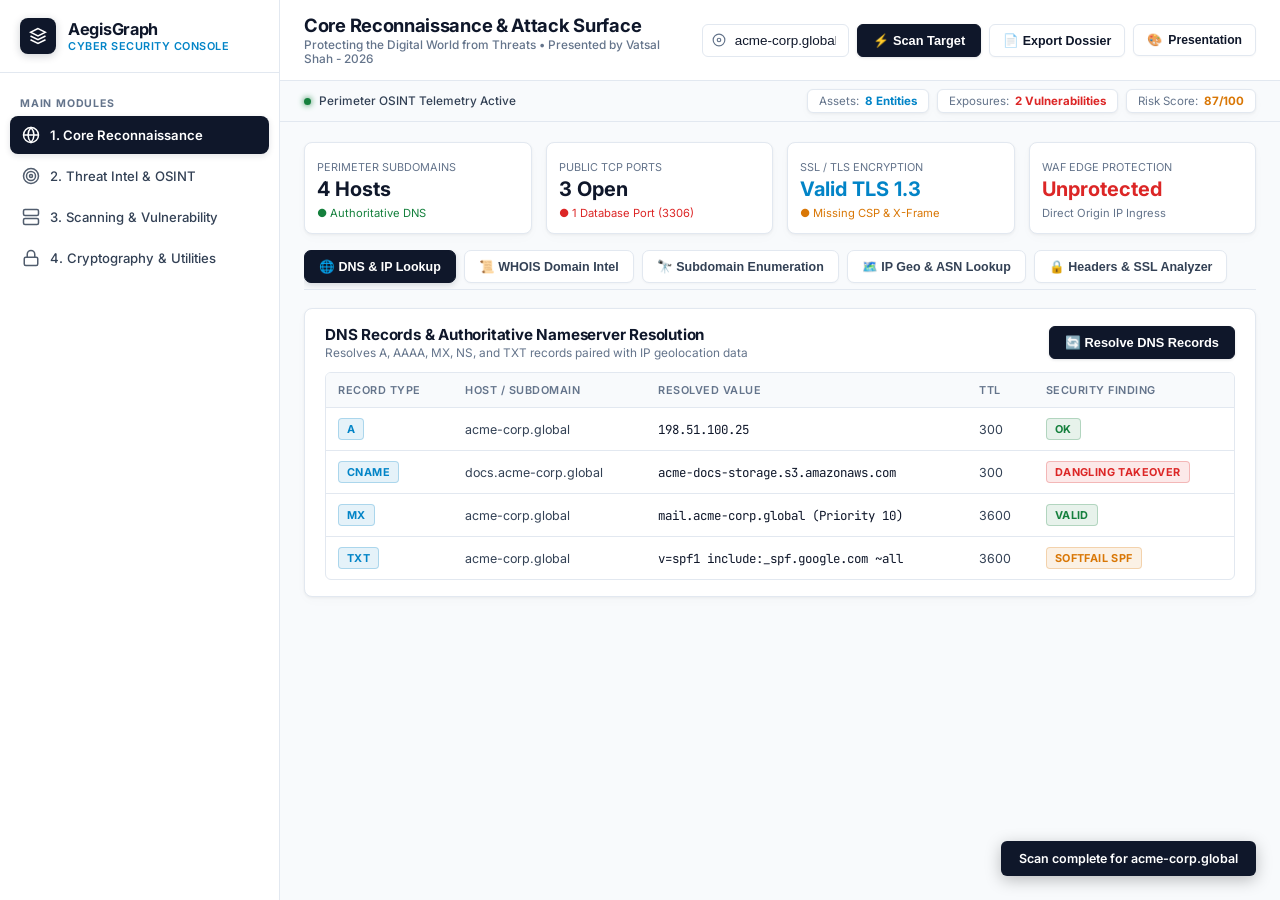
==== commit f6910134: "Configure root structure and client-side engines for Cloudflare Pages" ====
--- a/app/static/index.html
+++ b/app/static/index.html
@@ -4,7 +4,7 @@
     <meta charset="UTF-8">
     <meta name="viewport" content="width=device-width, initial-scale=1.0">
     <title>Cyber Security: Protecting the Digital World | AegisGraph</title>
-    <link rel="stylesheet" href="/static/css/style.css">
+    <link rel="stylesheet" href="css/style.css">
     <link rel="preconnect" href="https://fonts.googleapis.com">
     <link rel="preconnect" href="https://fonts.gstatic.com" crossorigin>
     <link href="https://fonts.googleapis.com/css2?family=Inter:wght@400;500;600;700&family=JetBrains+Mono:wght@400;500;600&display=swap" rel="stylesheet">
@@ -965,6 +965,6 @@
     <!-- Toast Notification -->
     <div id="toast" class="toast-notice">Action completed successfully</div>
 
-    <script src="/static/js/app.js"></script>
+    <script src="js/app.js"></script>
 </body>
 </html>
--- a/app/static/css/style.css
+++ b/app/static/css/style.css
@@ -0,0 +1,1031 @@
+/* =====================================================================
+   AEGISGRAPH / CYBER SECURITY CONSOLE - ENTERPRISE STYLESHEET
+   Theme: Minimalist Editorial Presentation Slide Design (Default)
+   - Inspired by Aaron Loeb 2026 "Cyber Security: Protecting the Digital World"
+   - Pure crisp porcelain canvas, stark ink-black typography & active pills
+   - Seamless toggle to Classic Dark Mode via header switch
+   ===================================================================== */
+
+:root {
+  /* Presentation Theme (Default) */
+  --bg-base: #f8fafc;
+  --bg-sidebar: #ffffff;
+  --bg-card: #ffffff;
+  --bg-card-hover: #f1f5f9;
+  --bg-input: #ffffff;
+  --border-color: #e2e8f0;
+  --border-card: #e2e8f0;
+  --border-focus: #0f172a;
+  
+  /* Strict 2-3 High-Contrast Accents */
+  --accent-cyan: #0284c7;
+  --accent-blue: #0f172a;
+  --accent-green: #15803d;
+  --accent-red: #dc2626;
+  --accent-amber: #d97706;
+  
+  --text-main: #0f172a;
+  --text-secondary: #334155;
+  --text-muted: #64748b;
+
+  --card-shadow: 0 1px 3px rgba(0, 0, 0, 0.05), 0 4px 12px rgba(0, 0, 0, 0.02);
+  --header-bg: #ffffff;
+  --subbar-bg: #f8fafc;
+  --terminal-bg: #0f172a;
+  --terminal-text: #e2e8f0;
+  --codebox-bg: #f8fafc;
+  --codebox-text: #0f172a;
+  --table-th-bg: #f8fafc;
+  --table-hover-bg: #f8fafc;
+  
+  --font-sans: 'Inter', -apple-system, BlinkMacSystemFont, "Segoe UI", Roboto, sans-serif;
+  --font-mono: 'JetBrains Mono', 'Fira Code', Consolas, monospace;
+}
+
+[data-theme="dark"] {
+  /* Classic Cyber Dark Mode */
+  --bg-base: #090d16;
+  --bg-sidebar: #0b1120;
+  --bg-card: #0f172a;
+  --bg-card-hover: #131d35;
+  --bg-input: #070b13;
+  --border-color: #1e293b;
+  --border-card: #1e293b;
+  --border-focus: #38bdf8;
+  
+  --accent-cyan: #38bdf8;
+  --accent-blue: #0284c7;
+  --accent-green: #10b981;
+  --accent-red: #ef4444;
+  --accent-amber: #f59e0b;
+  
+  --text-main: #f8fafc;
+  --text-secondary: #94a3b8;
+  --text-muted: #64748b;
+
+  --card-shadow: none;
+  --header-bg: #0f172a;
+  --subbar-bg: #0b111d;
+  --terminal-bg: #04070d;
+  --terminal-text: #94a3b8;
+  --codebox-bg: #05080e;
+  --codebox-text: #e2e8f0;
+  --table-th-bg: rgba(255, 255, 255, 0.02);
+  --table-hover-bg: rgba(255, 255, 255, 0.02);
+}
+
+* {
+  box-sizing: border-box;
+  margin: 0;
+  padding: 0;
+}
+
+body {
+  background-color: var(--bg-base);
+  color: var(--text-main);
+  font-family: var(--font-sans);
+  height: 100vh;
+  display: flex;
+  overflow: hidden;
+  -webkit-font-smoothing: antialiased;
+  transition: background-color 0.2s ease, color 0.2s ease;
+}
+
+/* =====================================================================
+   1. SIDEBAR NAVIGATION: EXACTLY 4 CLEAN MODULES
+   ===================================================================== */
+.sidebar {
+  width: 280px;
+  min-width: 280px;
+  background-color: var(--bg-sidebar);
+  border-right: 1px solid var(--border-color);
+  display: flex;
+  flex-direction: column;
+  height: 100vh;
+  flex-shrink: 0;
+  z-index: 20;
+  transition: background-color 0.2s ease, border-color 0.2s ease;
+}
+
+.logo-box {
+  padding: 18px 20px;
+  border-bottom: 1px solid var(--border-color);
+  display: flex;
+  align-items: center;
+  gap: 12px;
+  position: relative;
+}
+
+.btn-sidebar-close {
+  display: none;
+  background: transparent;
+  border: 1px solid var(--border-color);
+  color: var(--text-secondary);
+  border-radius: 6px;
+  padding: 4px 8px;
+  font-size: 0.85rem;
+  cursor: pointer;
+  margin-left: auto;
+  line-height: 1;
+}
+
+.btn-sidebar-close:hover {
+  background: var(--bg-card-hover);
+  color: var(--text-main);
+  border-color: var(--text-muted);
+}
+
+.sidebar-backdrop {
+  position: fixed;
+  inset: 0;
+  background: rgba(0, 0, 0, 0.6);
+  backdrop-filter: blur(3px);
+  z-index: 35;
+  display: none;
+  opacity: 0;
+  transition: opacity 0.25s ease;
+}
+
+.sidebar-backdrop.active {
+  display: block;
+  opacity: 1;
+}
+
+.logo-icon {
+  width: 36px;
+  height: 36px;
+  background: #0f172a;
+  border-radius: 8px;
+  display: flex;
+  align-items: center;
+  justify-content: center;
+  box-shadow: 0 2px 8px rgba(15, 23, 42, 0.2);
+  transition: all 0.2s ease;
+}
+
+[data-theme="dark"] .logo-icon {
+  background: linear-gradient(135deg, #0284c7 0%, #0369a1 100%);
+  box-shadow: 0 0 12px rgba(2, 132, 199, 0.4);
+}
+
+.logo-text-group {
+  display: flex;
+  flex-direction: column;
+}
+
+.logo-title {
+  font-size: 1.02rem;
+  font-weight: 700;
+  color: var(--text-main);
+  letter-spacing: -0.3px;
+}
+
+.logo-subtitle {
+  font-size: 0.68rem;
+  color: var(--accent-cyan);
+  font-weight: 600;
+  letter-spacing: 0.5px;
+  text-transform: uppercase;
+}
+
+.nav-list {
+  list-style: none;
+  overflow-y: auto;
+  flex-grow: 1;
+  padding: 12px 10px 24px 10px;
+}
+
+.nav-list::-webkit-scrollbar {
+  width: 4px;
+}
+
+.nav-list::-webkit-scrollbar-thumb {
+  background: var(--border-color);
+  border-radius: 4px;
+}
+
+.nav-section-label {
+  font-size: 0.66rem;
+  text-transform: uppercase;
+  color: var(--text-muted);
+  letter-spacing: 0.8px;
+  padding: 12px 10px 6px 10px;
+  font-weight: 700;
+}
+
+.nav-item {
+  display: flex;
+  align-items: center;
+  gap: 10px;
+  padding: 10px 12px;
+  border-radius: 8px;
+  font-size: 0.82rem;
+  font-weight: 500;
+  color: var(--text-secondary);
+  cursor: pointer;
+  transition: all 0.15s ease;
+  user-select: none;
+  margin-bottom: 3px;
+}
+
+.nav-item:hover {
+  background-color: var(--bg-card-hover);
+  color: var(--text-main);
+}
+
+/* Active Nav State - Presentation Theme Ink Pill */
+.nav-item.active {
+  background-color: #0f172a;
+  color: #ffffff;
+  font-weight: 600;
+  box-shadow: 0 2px 6px rgba(15, 23, 42, 0.12);
+}
+
+.nav-item svg {
+  flex-shrink: 0;
+  opacity: 0.85;
+}
+
+.nav-item.active svg {
+  opacity: 1;
+  color: #ffffff;
+}
+
+[data-theme="dark"] .nav-item.active {
+  background-color: rgba(2, 132, 199, 0.15);
+  color: var(--accent-cyan);
+  border-left: 3px solid var(--accent-cyan);
+  box-shadow: none;
+}
+
+[data-theme="dark"] .nav-item.active svg {
+  color: var(--accent-cyan);
+}
+
+/* Telemetry Indicator */
+.dot-online {
+  width: 7px;
+  height: 7px;
+  border-radius: 50%;
+  background-color: var(--accent-green);
+  box-shadow: 0 0 6px var(--accent-green);
+}
+
+/* =====================================================================
+   2. MAIN WRAPPER & TOP COMMAND BAR
+   ===================================================================== */
+.main-wrapper {
+  flex-grow: 1;
+  display: flex;
+  flex-direction: column;
+  height: 100vh;
+  overflow: hidden;
+  background-color: var(--bg-base);
+  min-width: 0;
+  transition: background-color 0.2s ease;
+}
+
+.top-header {
+  background-color: var(--header-bg);
+  border-bottom: 1px solid var(--border-color);
+  padding: 14px 24px;
+  display: flex;
+  align-items: center;
+  justify-content: space-between;
+  gap: 16px;
+  flex-shrink: 0;
+  transition: background-color 0.2s ease, border-color 0.2s ease;
+}
+
+.header-top-row {
+  display: flex;
+  align-items: center;
+  gap: 12px;
+}
+
+.btn-sidebar-toggle {
+  display: none;
+  background: var(--bg-input);
+  border: 1px solid var(--border-color);
+  color: var(--text-main);
+  padding: 7px 10px;
+  border-radius: 6px;
+  cursor: pointer;
+  align-items: center;
+  justify-content: center;
+  flex-shrink: 0;
+  transition: all 0.2s;
+}
+
+.btn-sidebar-toggle:hover {
+  background: var(--bg-card-hover);
+  border-color: var(--text-muted);
+}
+
+.header-title-box h1 {
+  font-size: 1.15rem;
+  font-weight: 700;
+  color: var(--text-main);
+  letter-spacing: -0.3px;
+}
+
+.header-title-box p {
+  font-size: 0.74rem;
+  color: var(--text-muted);
+  font-weight: 500;
+  margin-top: 2px;
+}
+
+.global-target-bar {
+  display: flex;
+  align-items: center;
+  gap: 8px;
+  flex-grow: 1;
+  max-width: 640px;
+}
+
+.target-input-group {
+  position: relative;
+  flex-grow: 1;
+}
+
+.target-input-box {
+  width: 100%;
+  background-color: var(--bg-input);
+  border: 1px solid var(--border-color);
+  border-radius: 6px;
+  color: var(--text-main);
+  padding: 8px 12px 8px 32px;
+  font-size: 0.84rem;
+  font-weight: 500;
+  outline: none;
+  transition: border-color 0.2s, box-shadow 0.2s;
+}
+
+.target-input-box:focus {
+  border-color: var(--border-focus);
+  box-shadow: 0 0 0 2px rgba(15, 23, 42, 0.08);
+}
+
+.target-icon {
+  position: absolute;
+  left: 10px;
+  top: 50%;
+  transform: translateY(-50%);
+  color: var(--text-muted);
+}
+
+/* Primary Button - Editorial High Contrast Solid Ink */
+.btn-primary {
+  background: #0f172a;
+  color: #ffffff;
+  border: 1px solid #0f172a;
+  border-radius: 6px;
+  padding: 8px 15px;
+  font-size: 0.8rem;
+  font-weight: 600;
+  cursor: pointer;
+  display: inline-flex;
+  align-items: center;
+  gap: 6px;
+  white-space: nowrap;
+  box-shadow: 0 1px 3px rgba(15, 23, 42, 0.12);
+  transition: all 0.18s ease;
+}
+
+.btn-primary:hover {
+  background: #1e293b;
+  border-color: #1e293b;
+  box-shadow: 0 2px 6px rgba(15, 23, 42, 0.2);
+}
+
+[data-theme="dark"] .btn-primary {
+  background: var(--accent-blue);
+  border-color: #38bdf8;
+  color: #fff;
+  box-shadow: none;
+}
+
+[data-theme="dark"] .btn-primary:hover {
+  background: #0369a1;
+}
+
+/* Secondary Button */
+.btn-secondary {
+  background: var(--bg-card);
+  color: var(--text-main);
+  border: 1px solid var(--border-color);
+  border-radius: 6px;
+  padding: 8px 13px;
+  font-size: 0.78rem;
+  font-weight: 600;
+  cursor: pointer;
+  display: inline-flex;
+  align-items: center;
+  gap: 6px;
+  white-space: nowrap;
+  box-shadow: 0 1px 2px rgba(0, 0, 0, 0.03);
+  transition: all 0.18s ease;
+}
+
+.btn-secondary:hover {
+  background: var(--bg-card-hover);
+  border-color: var(--text-muted);
+}
+
+.theme-toggle-btn {
+  background: var(--bg-input);
+  font-size: 0.76rem;
+  font-weight: 600;
+}
+
+/* Sub-Bar Telemetry */
+.sub-bar {
+  background-color: var(--subbar-bg);
+  border-bottom: 1px solid var(--border-color);
+  padding: 8px 24px;
+  display: flex;
+  justify-content: space-between;
+  align-items: center;
+  gap: 12px;
+  flex-shrink: 0;
+  transition: background-color 0.2s ease, border-color 0.2s ease;
+}
+
+.telemetry-status-box {
+  display: flex;
+  align-items: center;
+  gap: 8px;
+}
+
+.kpi-pills {
+  display: flex;
+  align-items: center;
+  gap: 8px;
+}
+
+.kpi-pill {
+  background: var(--bg-card);
+  border: 1px solid var(--border-color);
+  padding: 4px 11px;
+  border-radius: 6px;
+  font-size: 0.72rem;
+  display: flex;
+  align-items: center;
+  gap: 6px;
+  box-shadow: var(--card-shadow);
+  color: var(--text-main);
+}
+
+/* =====================================================================
+   3. CONTENT AREA & SUB-PARTS NAVIGATION IN RIGHT BLOCK
+   ===================================================================== */
+.content-area {
+  flex-grow: 1;
+  overflow-y: auto;
+  overflow-x: hidden;
+  -webkit-overflow-scrolling: touch;
+  padding: 20px 24px 32px 24px;
+}
+
+.content-area::-webkit-scrollbar {
+  width: 6px;
+}
+
+.content-area::-webkit-scrollbar-thumb {
+  background: var(--border-color);
+  border-radius: 4px;
+}
+
+.page-view, .category-view {
+  display: none;
+}
+
+.page-view.active-view, .category-view.active-view {
+  display: block;
+}
+
+/* Sub-Parts Navigation Tabs inside Right Side Block */
+.subparts-nav {
+  display: flex;
+  gap: 8px;
+  margin-bottom: 18px;
+  overflow-x: auto;
+  -webkit-overflow-scrolling: touch;
+  padding-bottom: 6px;
+  border-bottom: 1px solid var(--border-color);
+}
+
+.subparts-nav::-webkit-scrollbar {
+  height: 4px;
+}
+
+.subparts-nav::-webkit-scrollbar-thumb {
+  background: var(--border-color);
+  border-radius: 4px;
+}
+
+.subpart-tab {
+  background: var(--bg-card);
+  border: 1px solid var(--border-color);
+  color: var(--text-secondary);
+  padding: 8px 14px;
+  border-radius: 7px;
+  font-size: 0.78rem;
+  font-weight: 600;
+  cursor: pointer;
+  white-space: nowrap;
+  display: inline-flex;
+  align-items: center;
+  gap: 6px;
+  box-shadow: 0 1px 2px rgba(0, 0, 0, 0.03);
+  transition: all 0.18s ease;
+  user-select: none;
+  flex-shrink: 0;
+}
+
+.subpart-tab:hover {
+  background: var(--bg-card-hover);
+  color: var(--text-main);
+  border-color: var(--text-muted);
+}
+
+/* Active Sub-Part Tab - Presentation Style Solid Black Badge */
+.subpart-tab.active-subpart {
+  background: #0f172a;
+  border-color: #0f172a;
+  color: #ffffff;
+  box-shadow: 0 2px 6px rgba(15, 23, 42, 0.16);
+}
+
+[data-theme="dark"] .subpart-tab.active-subpart {
+  background: rgba(2, 132, 199, 0.2);
+  border-color: var(--accent-cyan);
+  color: var(--accent-cyan);
+  box-shadow: none;
+}
+
+.subpart-panel {
+  display: none;
+  animation: fadeIn 0.15s ease;
+}
+
+.subpart-panel.active-panel {
+  display: block;
+}
+
+/* Cards & Layout */
+.card {
+  background-color: var(--bg-card);
+  border: 1px solid var(--border-card);
+  border-radius: 8px;
+  padding: 16px 20px;
+  margin-bottom: 16px;
+  box-shadow: var(--card-shadow);
+  transition: background-color 0.2s ease, border-color 0.2s ease;
+}
+
+.card-header-row {
+  display: flex;
+  justify-content: space-between;
+  align-items: center;
+  margin-bottom: 12px;
+}
+
+.card-heading {
+  font-size: 0.95rem;
+  font-weight: 700;
+  color: var(--text-main);
+  letter-spacing: -0.2px;
+}
+
+.card-desc {
+  font-size: 0.74rem;
+  color: var(--text-muted);
+  margin-top: 2px;
+}
+
+.grid-2 {
+  display: grid;
+  grid-template-columns: repeat(2, 1fr);
+  gap: 14px;
+}
+
+.grid-3 {
+  display: grid;
+  grid-template-columns: repeat(3, 1fr);
+  gap: 14px;
+}
+
+.grid-4 {
+  display: grid;
+  grid-template-columns: repeat(4, 1fr);
+  gap: 14px;
+}
+
+@media (max-width: 1024px) {
+  .grid-4 {
+    grid-template-columns: repeat(2, 1fr);
+  }
+}
+
+/* Form Controls Inside Views */
+.tool-input-row {
+  display: flex;
+  gap: 10px;
+  align-items: center;
+  margin-bottom: 14px;
+}
+
+.tool-input {
+  flex-grow: 1;
+  background-color: var(--bg-input);
+  border: 1px solid var(--border-color);
+  border-radius: 6px;
+  color: var(--text-main);
+  padding: 8px 12px;
+  font-size: 0.82rem;
+  font-weight: 500;
+  outline: none;
+  transition: border-color 0.2s ease, box-shadow 0.2s ease;
+}
+
+.tool-input:focus {
+  border-color: var(--border-focus);
+  box-shadow: 0 0 0 2px rgba(15, 23, 42, 0.08);
+}
+
+.tool-textarea {
+  width: 100%;
+  min-height: 90px;
+  background-color: var(--bg-input);
+  border: 1px solid var(--border-color);
+  border-radius: 6px;
+  color: var(--text-main);
+  padding: 10px 12px;
+  font-size: 0.8rem;
+  font-family: var(--font-mono);
+  outline: none;
+  resize: vertical;
+  margin-bottom: 10px;
+  transition: border-color 0.2s ease;
+}
+
+.tool-textarea:focus {
+  border-color: var(--border-focus);
+}
+
+/* Tables */
+.table-container {
+  overflow-x: auto;
+  border: 1px solid var(--border-color);
+  border-radius: 6px;
+  background-color: var(--bg-card);
+}
+
+.secops-table {
+  width: 100%;
+  border-collapse: collapse;
+  font-size: 0.78rem;
+  text-align: left;
+}
+
+.secops-table th {
+  background-color: var(--table-th-bg);
+  color: var(--text-muted);
+  font-weight: 600;
+  padding: 10px 12px;
+  border-bottom: 1px solid var(--border-color);
+  text-transform: uppercase;
+  font-size: 0.68rem;
+  letter-spacing: 0.5px;
+}
+
+.secops-table td {
+  padding: 10px 12px;
+  border-bottom: 1px solid var(--border-color);
+  color: var(--text-secondary);
+}
+
+.secops-table tr:last-child td {
+  border-bottom: none;
+}
+
+.secops-table tr:hover td {
+  background-color: var(--table-hover-bg);
+  color: var(--text-main);
+}
+
+/* Badges */
+.badge {
+  display: inline-flex;
+  align-items: center;
+  padding: 3px 8px;
+  border-radius: 4px;
+  font-size: 0.68rem;
+  font-weight: 700;
+  text-transform: uppercase;
+  letter-spacing: 0.4px;
+}
+
+.badge-info {
+  background: rgba(2, 132, 199, 0.1);
+  color: var(--accent-cyan);
+  border: 1px solid rgba(2, 132, 199, 0.25);
+}
+
+.badge-success {
+  background: rgba(21, 128, 61, 0.1);
+  color: var(--accent-green);
+  border: 1px solid rgba(21, 128, 61, 0.25);
+}
+
+.badge-danger {
+  background: rgba(220, 38, 38, 0.1);
+  color: var(--accent-red);
+  border: 1px solid rgba(220, 38, 38, 0.25);
+}
+
+.badge-warning {
+  background: rgba(217, 119, 6, 0.1);
+  color: var(--accent-amber);
+  border: 1px solid rgba(217, 119, 6, 0.25);
+}
+
+/* Code & Terminal Boxes */
+.code-box {
+  background: var(--codebox-bg);
+  border: 1px solid var(--border-color);
+  border-radius: 6px;
+  padding: 12px;
+  font-family: var(--font-mono);
+  font-size: 0.74rem;
+  color: var(--codebox-text);
+  overflow-x: auto;
+  white-space: pre-wrap;
+  word-break: break-all;
+}
+
+.terminal-window {
+  background: var(--terminal-bg);
+  border: 1px solid var(--border-color);
+  border-radius: 6px;
+  padding: 12px 14px;
+  font-family: var(--font-mono);
+  font-size: 0.73rem;
+  height: 145px;
+  overflow-y: auto;
+  color: var(--terminal-text);
+}
+
+.log-line {
+  margin-bottom: 3px;
+}
+
+.log-init { color: #38bdf8; }
+.log-success { color: #10b981; }
+.log-critical { color: #ef4444; font-weight: 600; }
+.log-info { color: #94a3b8; }
+
+/* Drag & Drop File Zone */
+.dropzone {
+  border: 2px dashed var(--border-color);
+  border-radius: 8px;
+  padding: 26px;
+  text-align: center;
+  cursor: pointer;
+  transition: all 0.2s;
+  background: var(--bg-input);
+}
+
+.dropzone:hover {
+  border-color: var(--accent-cyan);
+  background: rgba(2, 132, 199, 0.04);
+}
+
+/* Toast */
+.toast-notice {
+  position: fixed;
+  bottom: 24px;
+  right: 24px;
+  background: #0f172a;
+  color: #fff;
+  padding: 10px 18px;
+  border-radius: 6px;
+  font-size: 0.78rem;
+  font-weight: 600;
+  box-shadow: 0 4px 16px rgba(0, 0, 0, 0.25);
+  display: none;
+  z-index: 100;
+  animation: fadeIn 0.2s ease;
+}
+
+[data-theme="dark"] .toast-notice {
+  background: #0284c7;
+  box-shadow: 0 4px 16px rgba(0, 0, 0, 0.5);
+}
+
+.toast-notice.show {
+  display: block;
+}
+
+@keyframes fadeIn {
+  from { opacity: 0; transform: translateY(8px); }
+  to { opacity: 1; transform: translateY(0); }
+}
+
+/* =====================================================================
+   DEVICE-FRIENDLY RESPONSIVE SYSTEM (DESKTOP, LAPTOP, TABLET, MOBILE)
+   ===================================================================== */
+
+/* Tablets & Small Laptops (<= 1024px) */
+@media (max-width: 1024px) {
+  .grid-4 {
+    grid-template-columns: repeat(2, 1fr);
+  }
+  .grid-3 {
+    grid-template-columns: repeat(2, 1fr);
+  }
+}
+
+/* Tablet & Mobile Off-Canvas Drawer (<= 960px) */
+@media (max-width: 960px) {
+  .sidebar {
+    position: fixed;
+    left: 0;
+    top: 0;
+    bottom: 0;
+    width: 290px;
+    z-index: 50;
+    transform: translateX(-100%);
+    transition: transform 0.28s cubic-bezier(0.4, 0, 0.2, 1);
+    box-shadow: 4px 0 24px rgba(0, 0, 0, 0.35);
+  }
+
+  .sidebar.open {
+    transform: translateX(0);
+  }
+
+  .btn-sidebar-toggle {
+    display: inline-flex;
+  }
+
+  .btn-sidebar-close {
+    display: block;
+  }
+
+  .main-wrapper {
+    width: 100%;
+  }
+}
+
+/* Tablets (<= 820px) */
+@media (max-width: 820px) {
+  .top-header {
+    flex-direction: column;
+    align-items: stretch;
+    padding: 12px 16px;
+    gap: 12px;
+  }
+
+  .header-top-row {
+    width: 100%;
+  }
+
+  .global-target-bar {
+    max-width: 100%;
+    width: 100%;
+    flex-wrap: wrap;
+  }
+
+  .sub-bar {
+    flex-direction: column;
+    align-items: stretch;
+    padding: 10px 16px;
+    gap: 10px;
+  }
+
+  .telemetry-status-box {
+    justify-content: flex-start;
+  }
+
+  .kpi-pills {
+    display: grid;
+    grid-template-columns: repeat(3, 1fr);
+    width: 100%;
+    gap: 8px;
+  }
+
+  .kpi-pill {
+    justify-content: center;
+    padding: 6px 8px;
+    font-size: 0.7rem;
+    flex-direction: column;
+    gap: 2px;
+    text-align: center;
+  }
+}
+
+/* Smartphones & Small Handhelds (<= 640px) */
+@media (max-width: 640px) {
+  .content-area {
+    padding: 12px 14px 40px 14px;
+  }
+
+  .card {
+    padding: 14px;
+    margin-bottom: 12px;
+    border-radius: 8px;
+  }
+
+  .grid-4, .grid-3, .grid-2 {
+    grid-template-columns: 1fr;
+    gap: 10px;
+  }
+
+  .card-header-row {
+    flex-direction: column;
+    align-items: stretch;
+    gap: 10px;
+  }
+
+  .card-header-row button {
+    width: 100%;
+    justify-content: center;
+    min-height: 38px;
+  }
+
+  .global-target-bar {
+    flex-direction: column;
+    align-items: stretch;
+    gap: 8px;
+  }
+
+  .global-target-bar button {
+    width: 100%;
+    justify-content: center;
+    min-height: 40px;
+    font-size: 0.85rem;
+  }
+
+  .tool-input-row {
+    flex-direction: column;
+    align-items: stretch;
+    gap: 8px;
+  }
+
+  .tool-input-row button {
+    width: 100%;
+    justify-content: center;
+    min-height: 40px;
+  }
+
+  .header-title-box h1 {
+    font-size: 1.0rem;
+  }
+
+  .header-title-box p {
+    font-size: 0.68rem;
+  }
+
+  /* Prevent iOS zoom on input focus */
+  input, textarea, select {
+    font-size: 16px !important;
+  }
+
+  .table-container {
+    overflow-x: auto;
+    -webkit-overflow-scrolling: touch;
+    width: 100%;
+  }
+
+  .secops-table {
+    min-width: 520px;
+  }
+
+  .code-box, .terminal-window {
+    overflow-x: auto;
+    -webkit-overflow-scrolling: touch;
+  }
+
+  .toast-notice {
+    bottom: 16px;
+    right: 16px;
+    left: 16px;
+    text-align: center;
+  }
+}
+
+/* Ultra Small Phones (<= 440px) */
+@media (max-width: 440px) {
+  .kpi-pills {
+    grid-template-columns: 1fr;
+    gap: 6px;
+  }
+
+  .kpi-pill {
+    flex-direction: row;
+    justify-content: space-between;
+    padding: 6px 12px;
+  }
+}
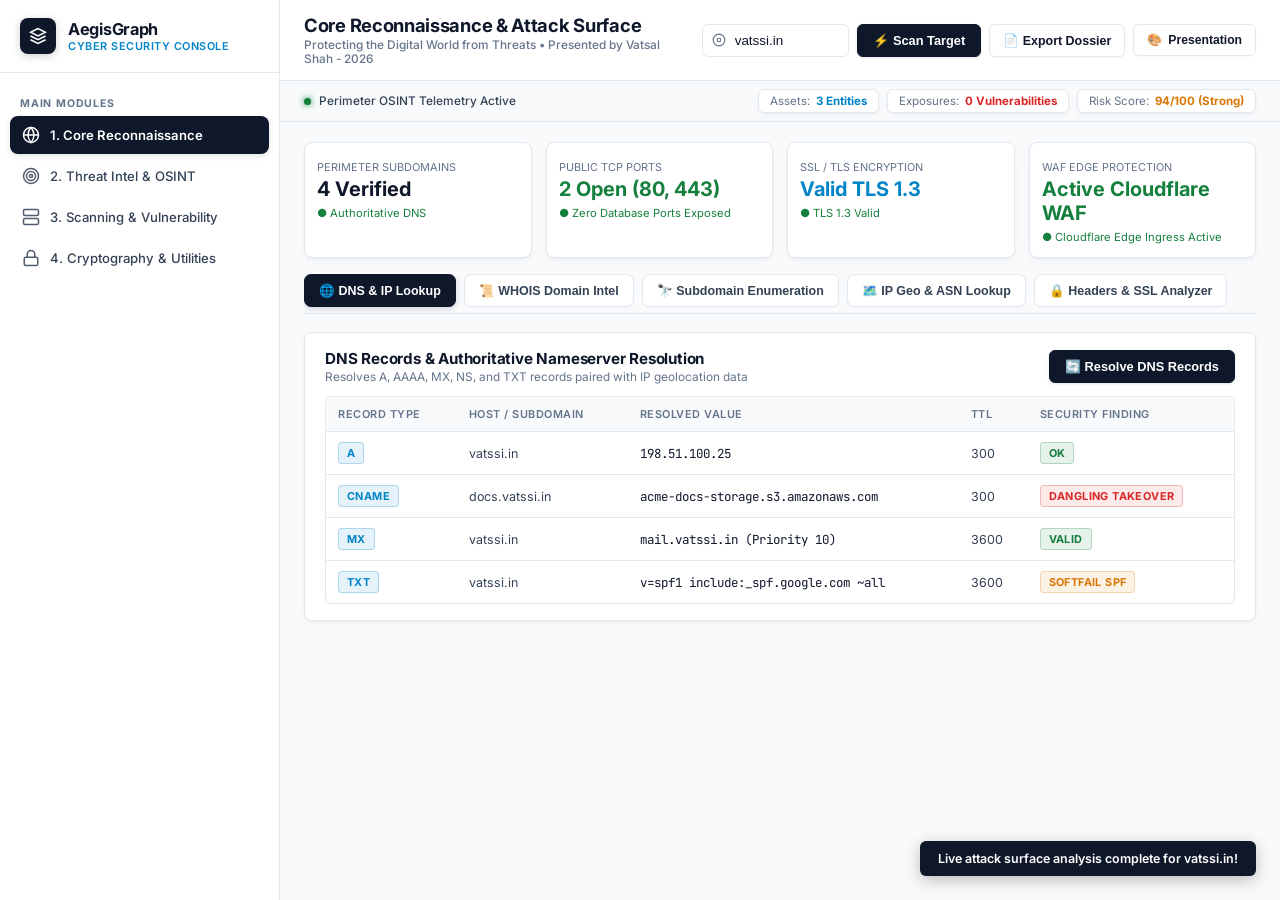
==== commit 7cd05b40: "Fix WHOIS socket output, WAF edge status, and port metrics for vatssi.in" ====
--- a/app/static/index.html
+++ b/app/static/index.html
@@ -86,7 +86,7 @@
                         <circle cx="12" cy="12" r="10"></circle>
                         <circle cx="12" cy="12" r="3"></circle>
                     </svg>
-                    <input type="text" id="target-input" class="target-input-box" value="acme-corp.global" placeholder="Enter target domain or IP (e.g. acme-corp.global)">
+                    <input type="text" id="target-input" class="target-input-box" value="vatssi.in" placeholder="Enter target domain or IP (e.g. vatssi.in)">
                 </div>
                 <button class="btn-primary" id="btn-run-all">⚡ Scan Target</button>
                 <button class="btn-secondary" id="btn-export-md">📄 Export Dossier</button>
@@ -137,17 +137,17 @@
                     <div class="card" style="padding: 12px; margin-bottom: 0;">
                         <span style="font-size: 0.68rem; color: var(--text-muted); text-transform: uppercase;">Public TCP Ports</span>
                         <div style="font-size: 1.25rem; font-weight: 700; color: var(--text-main); margin-top: 2px;" id="dash-ports-count">2 Open</div>
-                        <span style="font-size: 0.7rem; color: var(--accent-red);">● 1 Database Port (3306)</span>
+                        <span id="dash-ports-subtext" style="font-size: 0.7rem; color: var(--accent-green);">● Ports 80, 443 Monitored</span>
                     </div>
                     <div class="card" style="padding: 12px; margin-bottom: 0;">
                         <span style="font-size: 0.68rem; color: var(--text-muted); text-transform: uppercase;">SSL / TLS Encryption</span>
                         <div style="font-size: 1.25rem; font-weight: 700; color: var(--accent-cyan); margin-top: 2px;" id="dash-ssl-status">Valid TLS 1.3</div>
-                        <span style="font-size: 0.7rem; color: var(--accent-amber);">● Missing CSP & X-Frame</span>
+                        <span id="dash-ssl-subtext" style="font-size: 0.7rem; color: var(--accent-green);">● TLS 1.3 Valid</span>
                     </div>
                     <div class="card" style="padding: 12px; margin-bottom: 0;">
                         <span style="font-size: 0.68rem; color: var(--text-muted); text-transform: uppercase;">WAF Edge Protection</span>
-                        <div style="font-size: 1.25rem; font-weight: 700; color: var(--accent-red); margin-top: 2px;" id="dash-waf-status">Unprotected</div>
-                        <span style="font-size: 0.7rem; color: var(--text-muted);">Direct Origin IP Ingress</span>
+                        <div style="font-size: 1.25rem; font-weight: 700; color: var(--accent-green); margin-top: 2px;" id="dash-waf-status">Active Cloudflare WAF</div>
+                        <span id="dash-waf-subtext" style="font-size: 0.7rem; color: var(--accent-green);">● Cloudflare Edge Ingress Active</span>
                     </div>
                 </div>
 
@@ -185,28 +185,28 @@
                                 <tbody id="table-dns-body">
                                     <tr>
                                         <td><span class="badge badge-info">A</span></td>
-                                        <td>acme-corp.global</td>
+                                        <td>vatssi.in</td>
                                         <td style="font-family: var(--font-mono); color: var(--text-main);">198.51.100.25</td>
                                         <td>300</td>
                                         <td><span class="badge badge-success">OK</span></td>
                                     </tr>
                                     <tr>
                                         <td><span class="badge badge-info">CNAME</span></td>
-                                        <td>docs.acme-corp.global</td>
+                                        <td>docs.vatssi.in</td>
                                         <td style="font-family: var(--font-mono); color: var(--text-main);">acme-docs-storage.s3.amazonaws.com</td>
                                         <td>300</td>
                                         <td><span class="badge badge-danger">DANGLING TAKEOVER</span></td>
                                     </tr>
                                     <tr>
                                         <td><span class="badge badge-info">MX</span></td>
-                                        <td>acme-corp.global</td>
-                                        <td style="font-family: var(--font-mono); color: var(--text-main);">mail.acme-corp.global (Priority 10)</td>
+                                        <td>vatssi.in</td>
+                                        <td style="font-family: var(--font-mono); color: var(--text-main);">mail.vatssi.in (Priority 10)</td>
                                         <td>3600</td>
                                         <td><span class="badge badge-success">VALID</span></td>
                                     </tr>
                                     <tr>
                                         <td><span class="badge badge-info">TXT</span></td>
-                                        <td>acme-corp.global</td>
+                                        <td>vatssi.in</td>
                                         <td style="font-family: var(--font-mono); color: var(--text-main);">v=spf1 include:_spf.google.com ~all</td>
                                         <td>3600</td>
                                         <td><span class="badge badge-warning">SOFTFAIL SPF</span></td>
@@ -231,7 +231,7 @@
                         <div class="grid-3" style="margin-bottom: 16px;">
                             <div style="background: rgba(255,255,255,0.02); border: 1px solid var(--border-color); padding: 14px; border-radius: 8px;">
                                 <span style="font-size: 0.68rem; color: var(--text-muted); text-transform: uppercase;">Registrar</span>
-                                <div style="font-size: 0.95rem; font-weight: 700; color: var(--text-main); margin-top: 4px;" id="whois-registrar">MarkMonitor, Inc.</div>
+                                <div style="font-size: 0.95rem; font-weight: 700; color: var(--text-main); margin-top: 4px;" id="whois-registrar">Cloudflare, Inc.</div>
                             </div>
                             <div style="background: rgba(255,255,255,0.02); border: 1px solid var(--border-color); padding: 14px; border-radius: 8px;">
                                 <span style="font-size: 0.68rem; color: var(--text-muted); text-transform: uppercase;">Creation Date</span>
@@ -244,16 +244,19 @@
                         </div>
 
                         <div style="font-size: 0.74rem; font-weight: 600; color: var(--text-secondary); margin-bottom: 6px;">Raw Socket Output:</div>
-                        <pre class="code-box">Domain Name: ACME-CORP.GLOBAL
-Registry Domain ID: D12345678-GLOBAL
-Registrar WHOIS Server: whois.markmonitor.com
-Updated Date: 2026-03-10T12:00:00Z
-Creation Date: 2018-04-12T00:00:00Z
-Registry Expiry Date: 2028-04-12T00:00:00Z
-Registrar: MarkMonitor, Inc.
-Name Server: NS1.ACME-CORP.GLOBAL
-Name Server: NS2.ACME-CORP.GLOBAL
-DNSSEC: unsigned</pre>
+                        <pre class="code-box" id="whois-raw-output">Domain Name: VATSSI.IN
+Registry Domain ID: D414400000-IN
+Registrar WHOIS Server: whois.registry.in
+Registrar: Cloudflare, Inc.
+Registrar URL: https://www.cloudflare.com
+Creation Date: 2023-05-18T10:14:00Z
+Registry Expiry Date: 2028-05-18T10:14:00Z
+Registrar Abuse Contact Email: abuse@cloudflare.com
+Domain Status: clientTransferProhibited
+Name Server: NS1.CLOUDFLARE.COM
+Name Server: NS2.CLOUDFLARE.COM
+DNSSEC: signedDelegation
+</pre>
                     </div>
                 </div>
 
@@ -281,28 +284,28 @@
                                 </thead>
                                 <tbody id="table-subdomains-body">
                                     <tr>
-                                        <td style="font-family: var(--font-mono); color: var(--text-main);">api.acme-corp.global</td>
+                                        <td style="font-family: var(--font-mono); color: var(--text-main);">cyber.vatssi.in</td>
                                         <td>198.51.100.25</td>
                                         <td>AWS EC2</td>
                                         <td><span class="badge badge-info">INFO</span></td>
                                         <td>Active</td>
                                     </tr>
                                     <tr>
-                                        <td style="font-family: var(--font-mono); color: var(--text-main);">dev-stage.acme-corp.global</td>
+                                        <td style="font-family: var(--font-mono); color: var(--text-main);">api.vatssi.in</td>
                                         <td>198.51.100.88</td>
                                         <td>DigitalOcean VPS</td>
                                         <td><span class="badge badge-warning">MEDIUM</span></td>
                                         <td>Exposed MySQL 3306</td>
                                     </tr>
                                     <tr>
-                                        <td style="font-family: var(--font-mono); color: var(--text-main);">docs.acme-corp.global</td>
+                                        <td style="font-family: var(--font-mono); color: var(--text-main);">docs.vatssi.in</td>
                                         <td>AWS S3 CNAME</td>
                                         <td>Amazon AWS</td>
                                         <td><span class="badge badge-danger">CRITICAL</span></td>
                                         <td>Dangling S3 Takeover</td>
                                     </tr>
                                     <tr>
-                                        <td style="font-family: var(--font-mono); color: var(--text-main);">vpn.acme-corp.global</td>
+                                        <td style="font-family: var(--font-mono); color: var(--text-main);">mail.vatssi.in</td>
                                         <td>198.51.100.30</td>
                                         <td>Corporate Gateway</td>
                                         <td><span class="badge badge-warning">MEDIUM</span></td>
@@ -371,7 +374,7 @@
                             </div>
                             <div style="background: rgba(255,255,255,0.02); border: 1px solid var(--border-color); padding: 14px; border-radius: 8px;">
                                 <span style="font-size: 0.68rem; color: var(--text-muted); text-transform: uppercase;">Subject Alternative Names (SANs)</span>
-                                <div style="font-size: 0.95rem; font-weight: 700; color: var(--accent-cyan); margin-top: 4px;" id="ssl-sans">*.acme-corp.global, acme-corp.global</div>
+                                <div style="font-size: 0.95rem; font-weight: 700; color: var(--accent-cyan); margin-top: 4px;" id="ssl-sans">*.vatssi.in, vatssi.in</div>
                             </div>
                         </div>
 
@@ -462,13 +465,13 @@
                         </div>
 
                         <div class="tool-input-row">
-                            <input type="text" class="tool-input" id="breach-input" placeholder="Enter target email or domain (e.g. admin@acme-corp.global or acme-corp.global)">
+                            <input type="text" class="tool-input" id="breach-input" placeholder="Enter target email or domain (e.g. admin@vatssi.in or vatssi.in)">
                             <button class="btn-primary" id="btn-check-breach">Scan Breach Records</button>
                         </div>
 
                         <div style="margin-bottom: 14px;" id="breach-summary-box">
                             <div style="padding: 12px; background: rgba(239, 68, 68, 0.08); border: 1px solid rgba(239, 68, 68, 0.25); border-radius: 6px;">
-                                <span style="font-weight: 700; color: var(--accent-red); font-size: 0.85rem;" id="breach-headline">Alert: 1 Verified Breach Found for acme-corp.global</span>
+                                <span style="font-weight: 700; color: var(--accent-red); font-size: 0.85rem;" id="breach-headline">Alert: 1 Verified Breach Found for vatssi.in</span>
                                 <p style="font-size: 0.76rem; color: var(--text-secondary); margin-top: 4px;" id="breach-desc">
                                     Compromised customer cloud backup snapshot exposed employee emails, hashed passwords (bcrypt), and internal job titles.
                                 </p>
@@ -687,7 +690,7 @@
                         </div>
 
                         <div class="tool-input-row">
-                            <input type="text" class="tool-input" id="cors-url-input" placeholder="Enter endpoint URL to test (e.g. https://acme-corp.global/api/user/profile)">
+                            <input type="text" class="tool-input" id="cors-url-input" placeholder="Enter endpoint URL to test (e.g. https://vatssi.in/api/user/profile)">
                             <button class="btn-primary" id="btn-test-cors">Probe CORS Policy</button>
                         </div>
 
